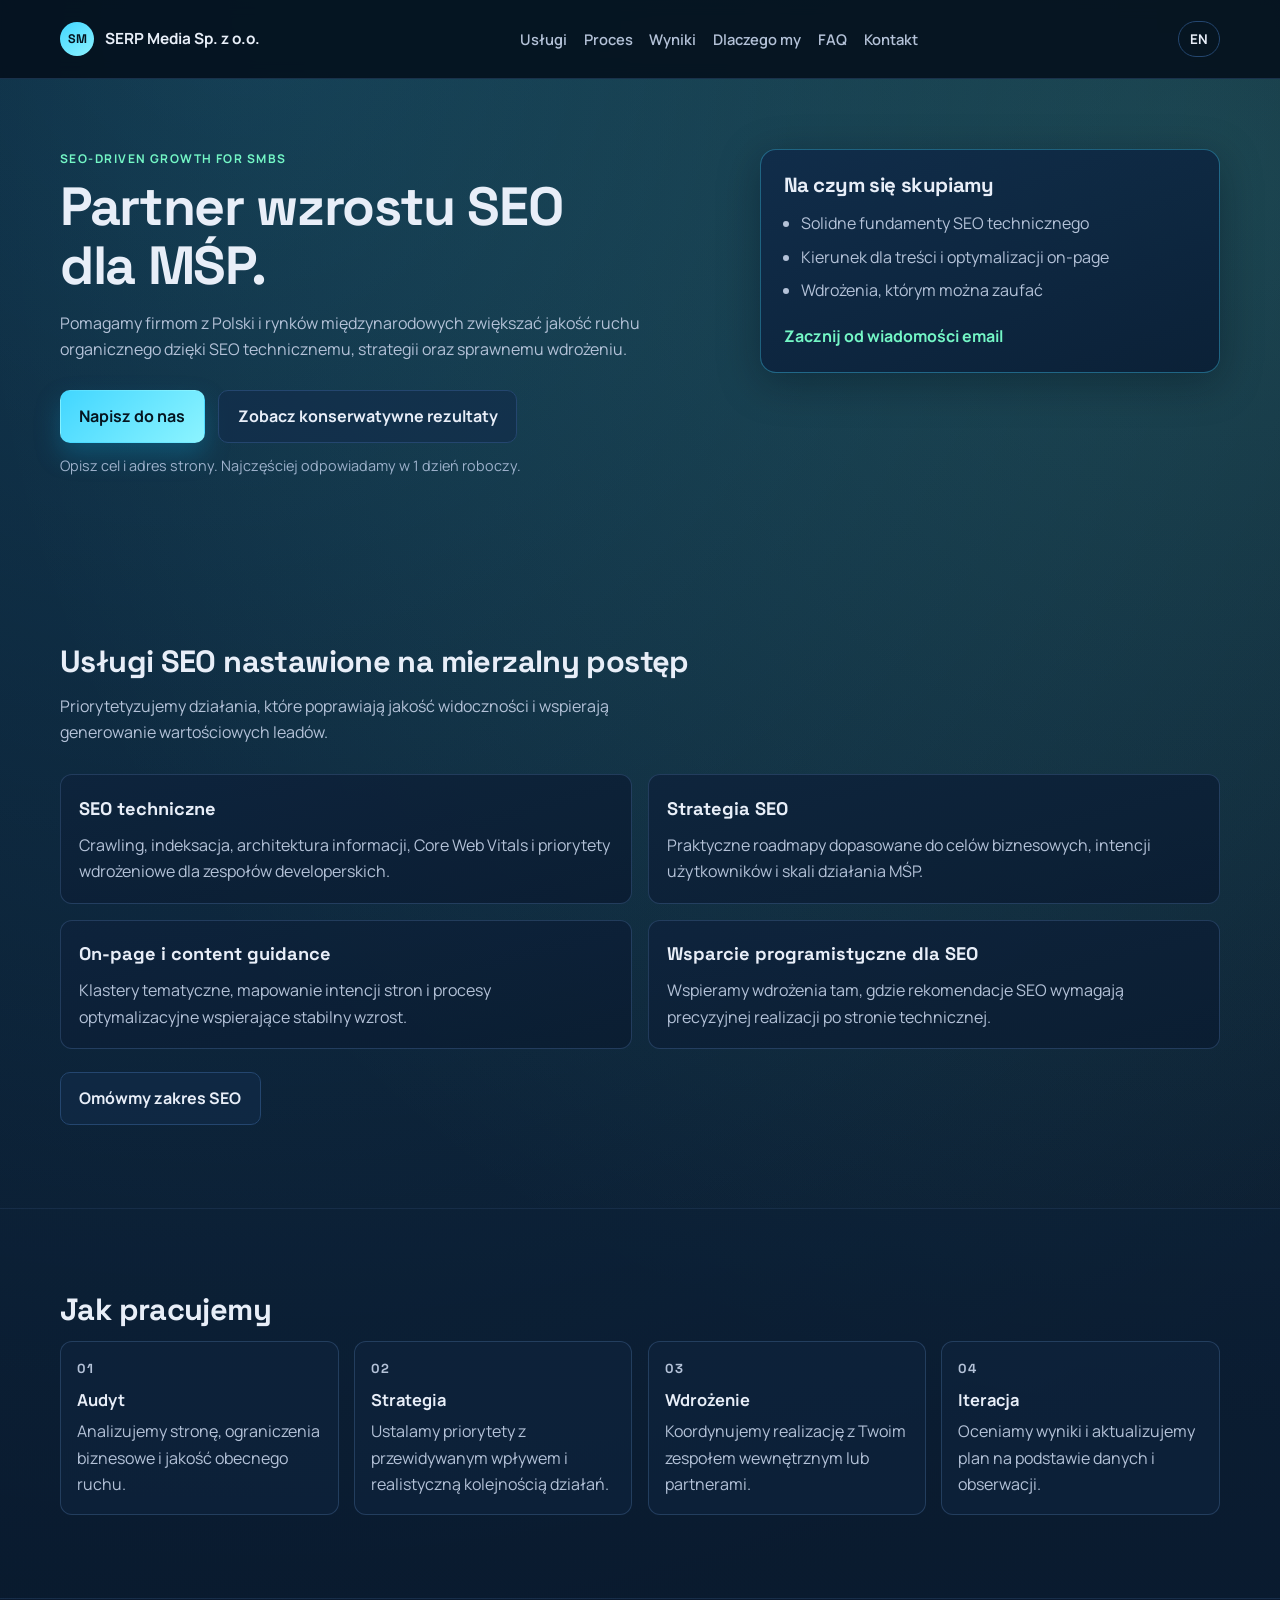
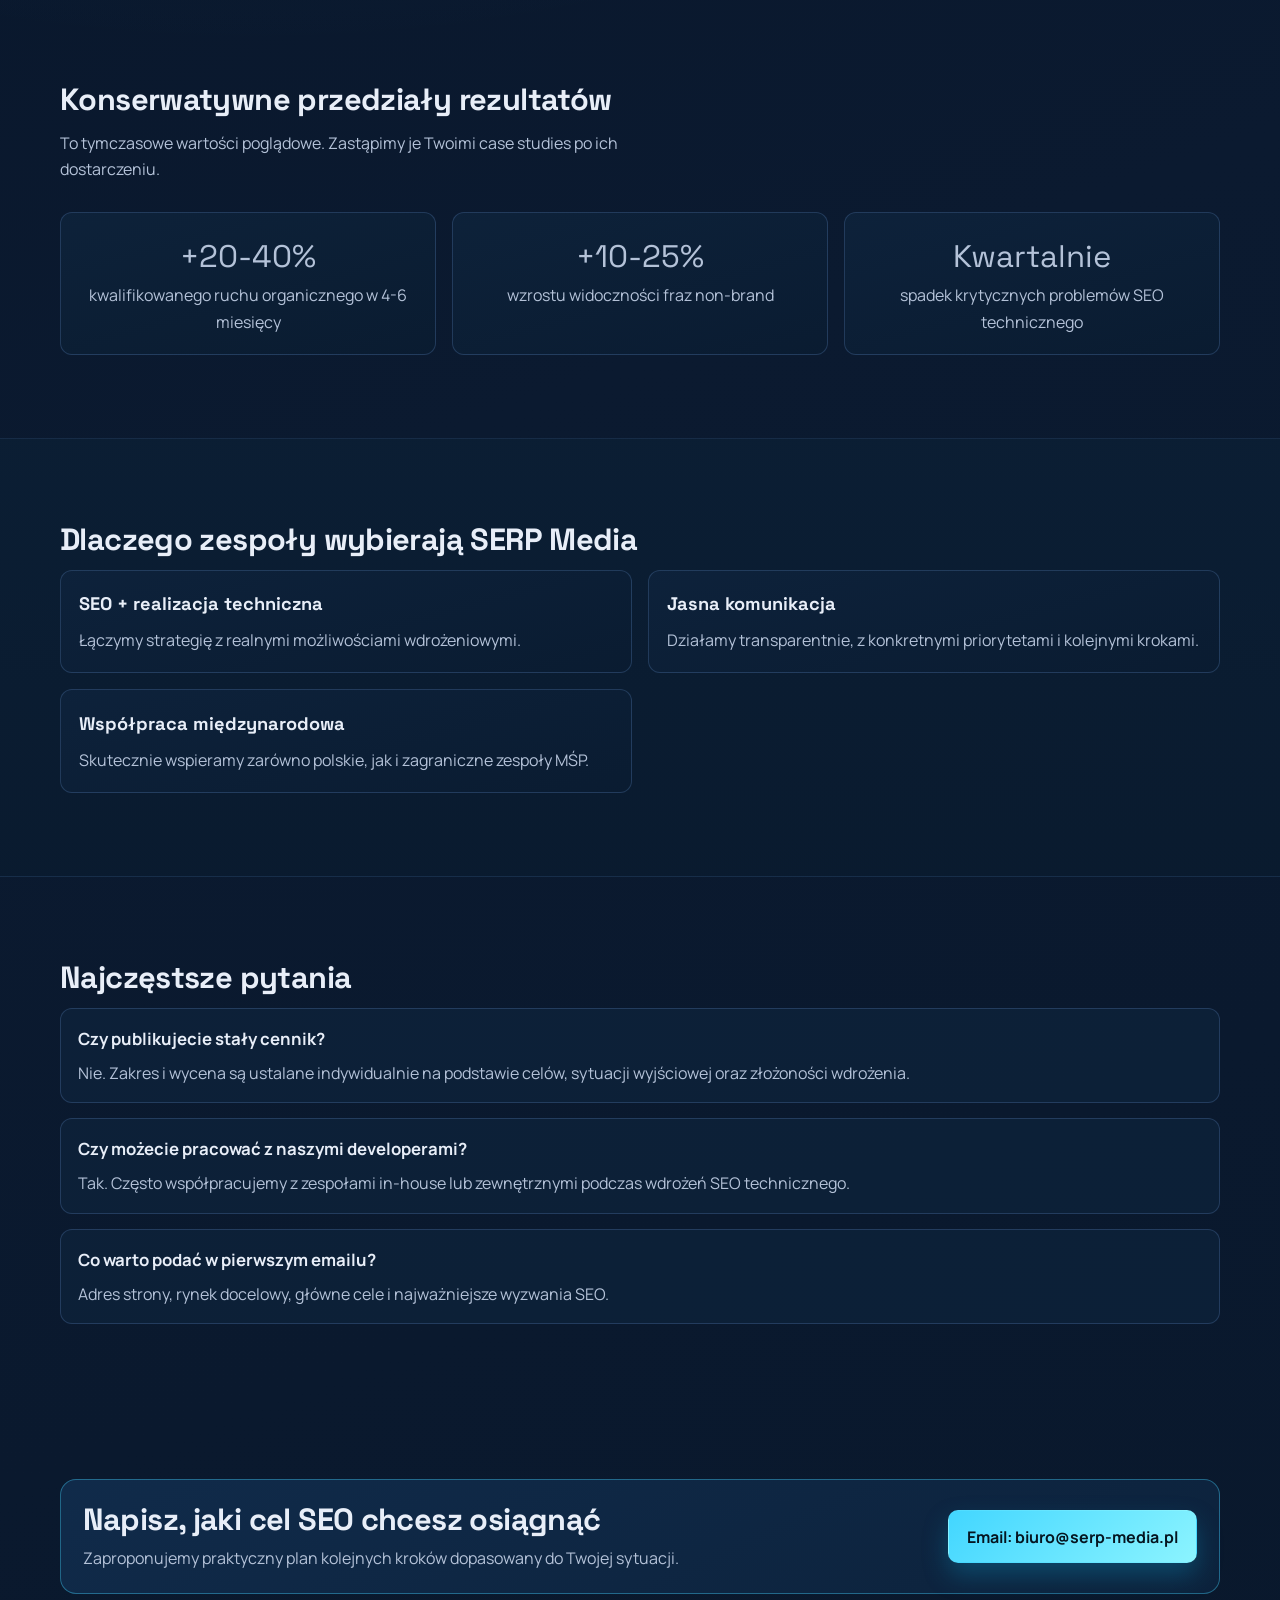
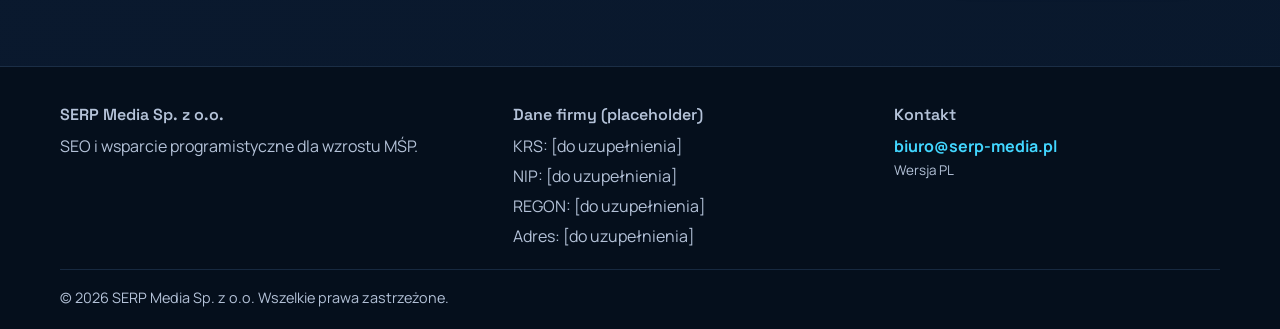
==== pl/index.html @ 766a2db8 "feat: new version" ====
<!DOCTYPE html>
<html lang="pl">
  <head>
    <meta charset="UTF-8">
    <meta name="viewport" content="width=device-width, initial-scale=1.0">
    <title>SERP Media Sp. z o.o. | Partner wzrostu SEO dla MŚP</title>
    <meta
      name="description"
      content="SERP Media Sp. z o.o. wspiera MŚP w rozwoju przez SEO techniczne, strategię contentową i wsparcie wdrożeniowe."
    >
    <meta property="og:type" content="website">
    <meta property="og:title" content="SERP Media Sp. z o.o. | Partner wzrostu SEO dla MŚP">
    <meta
      property="og:description"
      content="Strategia SEO i wdrożenia techniczne dla firm działających w Polsce i międzynarodowo."
    >
    <meta property="og:url" content="https://serpmediapl.github.io/pl/">
    <meta property="og:site_name" content="SERP Media Sp. z o.o.">
    <link rel="canonical" href="https://serpmediapl.github.io/pl/">
    <link rel="alternate" hreflang="en" href="https://serpmediapl.github.io/">
    <link rel="alternate" hreflang="pl" href="https://serpmediapl.github.io/pl/">
    <link rel="alternate" hreflang="x-default" href="https://serpmediapl.github.io/">
    <link rel="preconnect" href="https://fonts.googleapis.com">
    <link rel="preconnect" href="https://fonts.gstatic.com" crossorigin>
    <link
      href="https://fonts.googleapis.com/css2?family=Manrope:wght@400;500;600;700;800&family=Space+Grotesk:wght@500;600;700&display=swap"
      rel="stylesheet"
    >
    <link rel="stylesheet" href="../style.css">
    <script type="application/ld+json">
      {
        "@context": "https://schema.org",
        "@type": "Organization",
        "name": "SERP Media Sp. z o.o.",
        "url": "https://serpmediapl.github.io/pl/",
        "email": "biuro@serp-media.pl",
        "address": {
          "@type": "PostalAddress",
          "streetAddress": "[Placeholder ulicy i numeru]",
          "postalCode": "[Placeholder kodu pocztowego]",
          "addressLocality": "[Placeholder miasta]",
          "addressCountry": "PL"
        },
        "identifier": ["KRS: [placeholder]", "NIP: [placeholder]", "REGON: [placeholder]"]
      }
    </script>
  </head>
  <body>
    <a class="skip-link" href="#main">Przejdź do treści</a>
    <header class="site-header" id="top">
      <div class="container nav-shell">
        <a class="brand" href="#top" aria-label="Strona główna SERP Media">
          <span class="brand-mark" aria-hidden="true">SM</span>
          <span class="brand-text">SERP Media Sp. z o.o.</span>
        </a>
        <nav class="top-nav" aria-label="Nawigacja główna">
          <a href="#services">Usługi</a>
          <a href="#process">Proces</a>
          <a href="#results">Wyniki</a>
          <a href="#why-us">Dlaczego my</a>
          <a href="#faq">FAQ</a>
          <a href="#contact">Kontakt</a>
        </nav>
        <a class="lang-switch" href="/" lang="en" hreflang="en">EN</a>
      </div>
    </header>

    <main id="main">
      <section class="hero section">
        <div class="container hero-grid">
          <div>
            <p class="eyebrow">SEO-DRIVEN GROWTH FOR SMBs</p>
            <h1>Partner wzrostu SEO dla MŚP.</h1>
            <p class="lead">
              Pomagamy firmom z Polski i rynków międzynarodowych zwiększać jakość ruchu
              organicznego dzięki SEO technicznemu, strategii oraz sprawnemu wdrożeniu.
            </p>
            <div class="cta-row">
              <a class="btn btn-primary" href="mailto:biuro@serp-media.pl?subject=Zapytanie%20o%20konsultacje%20SEO"
                >Napisz do nas</a
              >
              <a class="btn btn-secondary" href="#results">Zobacz konserwatywne rezultaty</a>
            </div>
            <p class="microcopy">
              Opisz cel i adres strony. Najczęściej odpowiadamy w 1 dzień roboczy.
            </p>
          </div>
          <aside class="hero-card" aria-label="Kluczowe obszary SEO">
            <h2>Na czym się skupiamy</h2>
            <ul>
              <li>Solidne fundamenty SEO technicznego</li>
              <li>Kierunek dla treści i optymalizacji on-page</li>
              <li>Wdrożenia, którym można zaufać</li>
            </ul>
            <a class="text-link" href="mailto:biuro@serp-media.pl">Zacznij od wiadomości email</a>
          </aside>
        </div>
      </section>

      <section class="section" id="services">
        <div class="container">
          <h2>Usługi SEO nastawione na mierzalny postęp</h2>
          <p class="section-intro">
            Priorytetyzujemy działania, które poprawiają jakość widoczności i wspierają generowanie
            wartościowych leadów.
          </p>
          <div class="card-grid">
            <article class="card">
              <h3>SEO techniczne</h3>
              <p>
                Crawling, indeksacja, architektura informacji, Core Web Vitals i priorytety
                wdrożeniowe dla zespołów developerskich.
              </p>
            </article>
            <article class="card">
              <h3>Strategia SEO</h3>
              <p>
                Praktyczne roadmapy dopasowane do celów biznesowych, intencji użytkowników i skali
                działania MŚP.
              </p>
            </article>
            <article class="card">
              <h3>On-page i content guidance</h3>
              <p>
                Klastery tematyczne, mapowanie intencji stron i procesy optymalizacyjne wspierające
                stabilny wzrost.
              </p>
            </article>
            <article class="card">
              <h3>Wsparcie programistyczne dla SEO</h3>
              <p>
                Wspieramy wdrożenia tam, gdzie rekomendacje SEO wymagają precyzyjnej realizacji po
                stronie technicznej.
              </p>
            </article>
          </div>
          <a class="btn btn-inline" href="mailto:biuro@serp-media.pl?subject=Zakres%20wspolpracy%20SEO"
            >Omówmy zakres SEO</a
          >
        </div>
      </section>

      <section class="section section-muted" id="process">
        <div class="container">
          <h2>Jak pracujemy</h2>
          <div class="timeline">
            <article>
              <p class="step">01</p>
              <h3>Audyt</h3>
              <p>Analizujemy stronę, ograniczenia biznesowe i jakość obecnego ruchu.</p>
            </article>
            <article>
              <p class="step">02</p>
              <h3>Strategia</h3>
              <p>Ustalamy priorytety z przewidywanym wpływem i realistyczną kolejnością działań.</p>
            </article>
            <article>
              <p class="step">03</p>
              <h3>Wdrożenie</h3>
              <p>Koordynujemy realizację z Twoim zespołem wewnętrznym lub partnerami.</p>
            </article>
            <article>
              <p class="step">04</p>
              <h3>Iteracja</h3>
              <p>Oceniamy wyniki i aktualizujemy plan na podstawie danych i obserwacji.</p>
            </article>
          </div>
        </div>
      </section>

      <section class="section" id="results">
        <div class="container">
          <h2>Konserwatywne przedziały rezultatów</h2>
          <p class="section-intro">
            To tymczasowe wartości poglądowe. Zastąpimy je Twoimi case studies po ich dostarczeniu.
          </p>
          <div class="card-grid metrics">
            <article class="card metric-card">
              <p class="metric">+20-40%</p>
              <p class="metric-label">kwalifikowanego ruchu organicznego w 4-6 miesięcy</p>
            </article>
            <article class="card metric-card">
              <p class="metric">+10-25%</p>
              <p class="metric-label">wzrostu widoczności fraz non-brand</p>
            </article>
            <article class="card metric-card">
              <p class="metric">Kwartalnie</p>
              <p class="metric-label">spadek krytycznych problemów SEO technicznego</p>
            </article>
          </div>
        </div>
      </section>

      <section class="section section-muted" id="why-us">
        <div class="container">
          <h2>Dlaczego zespoły wybierają SERP Media</h2>
          <div class="card-grid">
            <article class="card">
              <h3>SEO + realizacja techniczna</h3>
              <p>Łączymy strategię z realnymi możliwościami wdrożeniowymi.</p>
            </article>
            <article class="card">
              <h3>Jasna komunikacja</h3>
              <p>Działamy transparentnie, z konkretnymi priorytetami i kolejnymi krokami.</p>
            </article>
            <article class="card">
              <h3>Współpraca międzynarodowa</h3>
              <p>Skutecznie wspieramy zarówno polskie, jak i zagraniczne zespoły MŚP.</p>
            </article>
          </div>
        </div>
      </section>

      <section class="section" id="faq">
        <div class="container">
          <h2>Najczęstsze pytania</h2>
          <div class="faq-list">
            <article class="faq-item">
              <h3>Czy publikujecie stały cennik?</h3>
              <p>
                Nie. Zakres i wycena są ustalane indywidualnie na podstawie celów, sytuacji wyjściowej
                oraz złożoności wdrożenia.
              </p>
            </article>
            <article class="faq-item">
              <h3>Czy możecie pracować z naszymi developerami?</h3>
              <p>
                Tak. Często współpracujemy z zespołami in-house lub zewnętrznymi podczas wdrożeń
                SEO technicznego.
              </p>
            </article>
            <article class="faq-item">
              <h3>Co warto podać w pierwszym emailu?</h3>
              <p>Adres strony, rynek docelowy, główne cele i najważniejsze wyzwania SEO.</p>
            </article>
          </div>
        </div>
      </section>

      <section class="section contact" id="contact">
        <div class="container contact-shell">
          <div>
            <h2>Napisz, jaki cel SEO chcesz osiągnąć</h2>
            <p>Zaproponujemy praktyczny plan kolejnych kroków dopasowany do Twojej sytuacji.</p>
          </div>
          <a class="btn btn-primary" href="mailto:biuro@serp-media.pl?subject=Zapytanie%20SEO%20Growth"
            >Email: biuro@serp-media.pl</a
          >
        </div>
      </section>
    </main>

    <footer class="site-footer">
      <div class="container footer-grid">
        <div>
          <p class="footer-title">SERP Media Sp. z o.o.</p>
          <p>SEO i wsparcie programistyczne dla wzrostu MŚP.</p>
        </div>
        <div>
          <p class="footer-title">Dane firmy (placeholder)</p>
          <p>KRS: [do uzupełnienia]</p>
          <p>NIP: [do uzupełnienia]</p>
          <p>REGON: [do uzupełnienia]</p>
          <p>Adres: [do uzupełnienia]</p>
        </div>
        <div>
          <p class="footer-title">Kontakt</p>
          <a href="mailto:biuro@serp-media.pl">biuro@serp-media.pl</a>
          <p class="small">Wersja PL</p>
        </div>
      </div>
      <div class="container footer-bottom">
        <p>© 2026 SERP Media Sp. z o.o. Wszelkie prawa zastrzeżone.</p>
      </div>
    </footer>
  </body>
</html>
---- style.css ----
:root {
  --bg: #061326;
  --bg-soft: #0d1d33;
  --surface: #112743;
  --surface-alt: #132f51;
  --text: #e8eef8;
  --text-soft: #b4c2d8;
  --line: #24466f;
  --primary: #42d6ff;
  --primary-dark: #27a6d6;
  --accent: #74f7c6;
  --max-width: 1160px;
  --radius: 16px;
  --radius-sm: 12px;
  --shadow: 0 10px 40px rgba(4, 12, 24, 0.35);
}

* {
  box-sizing: border-box;
}

html {
  scroll-behavior: smooth;
}

body {
  margin: 0;
  min-height: 100vh;
  font-family: "Manrope", "Segoe UI", sans-serif;
  font-size: 16px;
  line-height: 1.65;
  color: var(--text);
  background:
    radial-gradient(circle at 20% 0%, rgba(66, 214, 255, 0.2), transparent 45%),
    radial-gradient(circle at 95% 5%, rgba(116, 247, 198, 0.16), transparent 35%),
    linear-gradient(160deg, var(--bg) 0%, #0b1a30 55%, #09182c 100%);
}

a {
  color: var(--primary);
  text-decoration: none;
}

a:hover {
  color: var(--accent);
}

.skip-link {
  position: absolute;
  left: -9999px;
  top: 0;
  z-index: 1000;
  padding: 0.6rem 0.9rem;
  border-radius: 0 0 8px 8px;
  background: var(--primary);
  color: #04131f;
}

.skip-link:focus {
  left: 1rem;
}

.container {
  width: min(100% - 2.4rem, var(--max-width));
  margin-inline: auto;
}

.section {
  padding: 5.2rem 0;
}

.section h2 {
  margin: 0 0 0.7rem;
  font-family: "Space Grotesk", "Segoe UI", sans-serif;
  font-size: clamp(1.7rem, 2.4vw, 2.35rem);
  line-height: 1.2;
  letter-spacing: -0.02em;
}

.section-intro {
  max-width: 64ch;
  margin: 0 0 1.8rem;
  color: var(--text-soft);
}

.section-muted {
  background: linear-gradient(180deg, rgba(11, 32, 54, 0.62) 0%, rgba(9, 27, 47, 0.62) 100%);
  border-top: 1px solid rgba(63, 97, 141, 0.24);
  border-bottom: 1px solid rgba(63, 97, 141, 0.24);
}

.site-header {
  position: sticky;
  top: 0;
  z-index: 20;
  backdrop-filter: blur(8px);
  background: rgba(4, 15, 28, 0.88);
  border-bottom: 1px solid rgba(69, 111, 162, 0.33);
}

.nav-shell {
  display: flex;
  align-items: center;
  justify-content: space-between;
  gap: 1rem;
  min-height: 78px;
}

.brand {
  display: inline-flex;
  align-items: center;
  gap: 0.68rem;
  color: var(--text);
  font-weight: 700;
}

.brand-mark {
  display: inline-grid;
  place-items: center;
  width: 34px;
  height: 34px;
  border-radius: 50%;
  background: linear-gradient(145deg, var(--primary), #8bf2ff);
  color: #04131f;
  font-size: 0.78rem;
  font-family: "Space Grotesk", "Segoe UI", sans-serif;
  font-weight: 700;
}

.brand-text {
  font-size: 0.96rem;
}

.top-nav {
  display: flex;
  align-items: center;
  gap: 1.05rem;
}

.top-nav a {
  color: var(--text-soft);
  font-size: 0.92rem;
  font-weight: 600;
}

.top-nav a:hover {
  color: var(--text);
}

.lang-switch {
  padding: 0.38rem 0.7rem;
  border: 1px solid var(--line);
  border-radius: 999px;
  color: var(--text);
  font-weight: 700;
  font-size: 0.84rem;
}

.hero {
  padding-top: 4.4rem;
}

.hero-grid {
  display: grid;
  grid-template-columns: 1.18fr 0.82fr;
  gap: 2.4rem;
  align-items: start;
}

.eyebrow {
  margin: 0;
  color: var(--accent);
  letter-spacing: 0.12em;
  text-transform: uppercase;
  font-size: 0.75rem;
  font-weight: 700;
}

h1 {
  margin: 0.5rem 0 0.9rem;
  font-family: "Space Grotesk", "Segoe UI", sans-serif;
  font-size: clamp(2rem, 4.2vw, 3.45rem);
  line-height: 1.1;
  letter-spacing: -0.025em;
  max-width: 16ch;
}

.lead {
  margin: 0;
  max-width: 58ch;
  color: var(--text-soft);
  font-size: clamp(1rem, 1.25vw, 1.12rem);
}

.cta-row {
  display: flex;
  flex-wrap: wrap;
  gap: 0.85rem;
  margin: 1.7rem 0 0.7rem;
}

.microcopy {
  margin: 0;
  color: #9eb2cc;
  font-size: 0.9rem;
}

.btn {
  display: inline-flex;
  align-items: center;
  justify-content: center;
  border-radius: 10px;
  padding: 0.78rem 1.15rem;
  font-weight: 700;
  border: 1px solid transparent;
  transition: transform 0.2s ease, box-shadow 0.2s ease, border-color 0.2s ease;
}

.btn:hover {
  transform: translateY(-1px);
}

.btn-primary {
  color: #051520;
  background: linear-gradient(135deg, var(--primary), #8cf4ff);
  box-shadow: 0 12px 24px rgba(12, 140, 185, 0.35);
}

.btn-primary:hover {
  color: #051520;
}

.btn-secondary {
  color: var(--text);
  border-color: var(--line);
  background: rgba(18, 44, 74, 0.65);
}

.btn-inline {
  margin-top: 1.4rem;
  color: var(--text);
  border-color: var(--line);
  background: rgba(18, 44, 74, 0.58);
}

.hero-card {
  padding: 1.4rem;
  border-radius: var(--radius);
  border: 1px solid rgba(66, 214, 255, 0.35);
  background: linear-gradient(160deg, rgba(16, 43, 73, 0.9) 0%, rgba(10, 30, 53, 0.9) 100%);
  box-shadow: var(--shadow);
}

.hero-card h2 {
  margin-top: 0;
  font-size: 1.28rem;
}

.hero-card ul {
  margin: 0.8rem 0 1.2rem;
  padding-left: 1.1rem;
}

.hero-card li {
  margin-bottom: 0.45rem;
  color: var(--text-soft);
}

.text-link {
  color: var(--accent);
  font-weight: 700;
}

.card-grid {
  display: grid;
  grid-template-columns: repeat(2, minmax(0, 1fr));
  gap: 1rem;
}

.card {
  border: 1px solid rgba(63, 97, 141, 0.45);
  border-radius: var(--radius-sm);
  padding: 1.15rem;
  background: linear-gradient(165deg, rgba(14, 35, 60, 0.88) 0%, rgba(10, 28, 49, 0.88) 100%);
}

.card h3 {
  margin: 0 0 0.5rem;
  font-family: "Space Grotesk", "Segoe UI", sans-serif;
  font-size: 1.14rem;
}

.card p {
  margin: 0;
  color: var(--text-soft);
}

.timeline {
  display: grid;
  grid-template-columns: repeat(4, minmax(0, 1fr));
  gap: 0.95rem;
}

.timeline article {
  border: 1px solid rgba(63, 97, 141, 0.46);
  border-radius: var(--radius-sm);
  padding: 1rem;
  background: rgba(14, 35, 60, 0.72);
}

.step {
  margin: 0;
  color: var(--accent);
  font-family: "Space Grotesk", "Segoe UI", sans-serif;
  font-weight: 700;
  font-size: 0.82rem;
  letter-spacing: 0.08em;
}

.timeline h3 {
  margin: 0.45rem 0 0.3rem;
  font-size: 1.03rem;
}

.timeline p {
  margin: 0;
  color: var(--text-soft);
}

.metrics {
  grid-template-columns: repeat(3, minmax(0, 1fr));
}

.metric-card {
  text-align: center;
}

.metric {
  margin: 0;
  font-family: "Space Grotesk", "Segoe UI", sans-serif;
  font-size: 1.95rem;
  color: var(--primary);
}

.metric-label {
  margin-top: 0.32rem;
  color: var(--text-soft);
}

.faq-list {
  display: grid;
  gap: 0.95rem;
}

.faq-item {
  border: 1px solid rgba(63, 97, 141, 0.45);
  border-radius: var(--radius-sm);
  padding: 1rem 1.05rem;
  background: rgba(14, 35, 60, 0.72);
}

.faq-item h3 {
  margin: 0;
  font-size: 1.05rem;
}

.faq-item p {
  margin: 0.45rem 0 0;
  color: var(--text-soft);
}

.contact {
  padding-top: 4.5rem;
  padding-bottom: 4.5rem;
}

.contact-shell {
  display: flex;
  align-items: center;
  justify-content: space-between;
  gap: 1.3rem;
  border: 1px solid rgba(66, 214, 255, 0.38);
  border-radius: var(--radius);
  padding: 1.35rem;
  background: linear-gradient(155deg, rgba(17, 44, 76, 0.95) 0%, rgba(13, 35, 61, 0.95) 100%);
}

.contact-shell h2 {
  margin-bottom: 0.4rem;
}

.contact-shell p {
  margin: 0;
  color: var(--text-soft);
}

.site-footer {
  border-top: 1px solid rgba(63, 97, 141, 0.38);
  padding: 2.2rem 0 1.2rem;
  background: rgba(4, 13, 24, 0.78);
}

.footer-grid {
  display: grid;
  grid-template-columns: 1.2fr 1fr 0.9fr;
  gap: 1.2rem;
}

.footer-title {
  margin: 0 0 0.4rem;
  font-family: "Space Grotesk", "Segoe UI", sans-serif;
  font-weight: 600;
}

.site-footer p {
  margin: 0 0 0.24rem;
  color: var(--text-soft);
}

.site-footer a {
  font-weight: 700;
}

.small {
  margin-top: 0.3rem;
  font-size: 0.84rem;
}

.footer-bottom {
  margin-top: 1rem;
  padding-top: 1rem;
  border-top: 1px solid rgba(63, 97, 141, 0.32);
}

.footer-bottom p {
  margin: 0;
  font-size: 0.9rem;
}

@media (max-width: 1040px) {
  .hero-grid {
    grid-template-columns: 1fr;
  }

  .top-nav {
    gap: 0.75rem;
    flex-wrap: wrap;
    justify-content: center;
  }

  .timeline {
    grid-template-columns: repeat(2, minmax(0, 1fr));
  }

  .metrics {
    grid-template-columns: 1fr;
  }

  .footer-grid {
    grid-template-columns: repeat(2, minmax(0, 1fr));
  }
}

@media (max-width: 760px) {
  .section {
    padding: 4rem 0;
  }

  .site-header {
    position: static;
  }

  .nav-shell {
    min-height: auto;
    padding: 1rem 0;
    flex-direction: column;
    align-items: flex-start;
  }

  .top-nav {
    width: 100%;
    justify-content: flex-start;
  }

  .card-grid {
    grid-template-columns: 1fr;
  }

  .timeline {
    grid-template-columns: 1fr;
  }

  .contact-shell {
    flex-direction: column;
    align-items: flex-start;
  }

  .footer-grid {
    grid-template-columns: 1fr;
  }
}

@media (prefers-reduced-motion: reduce) {
  html {
    scroll-behavior: auto;
  }

  *,
  *::before,
  *::after {
    animation-duration: 0.01ms !important;
    animation-iteration-count: 1 !important;
    transition-duration: 0.01ms !important;
    scroll-behavior: auto !important;
  }
}
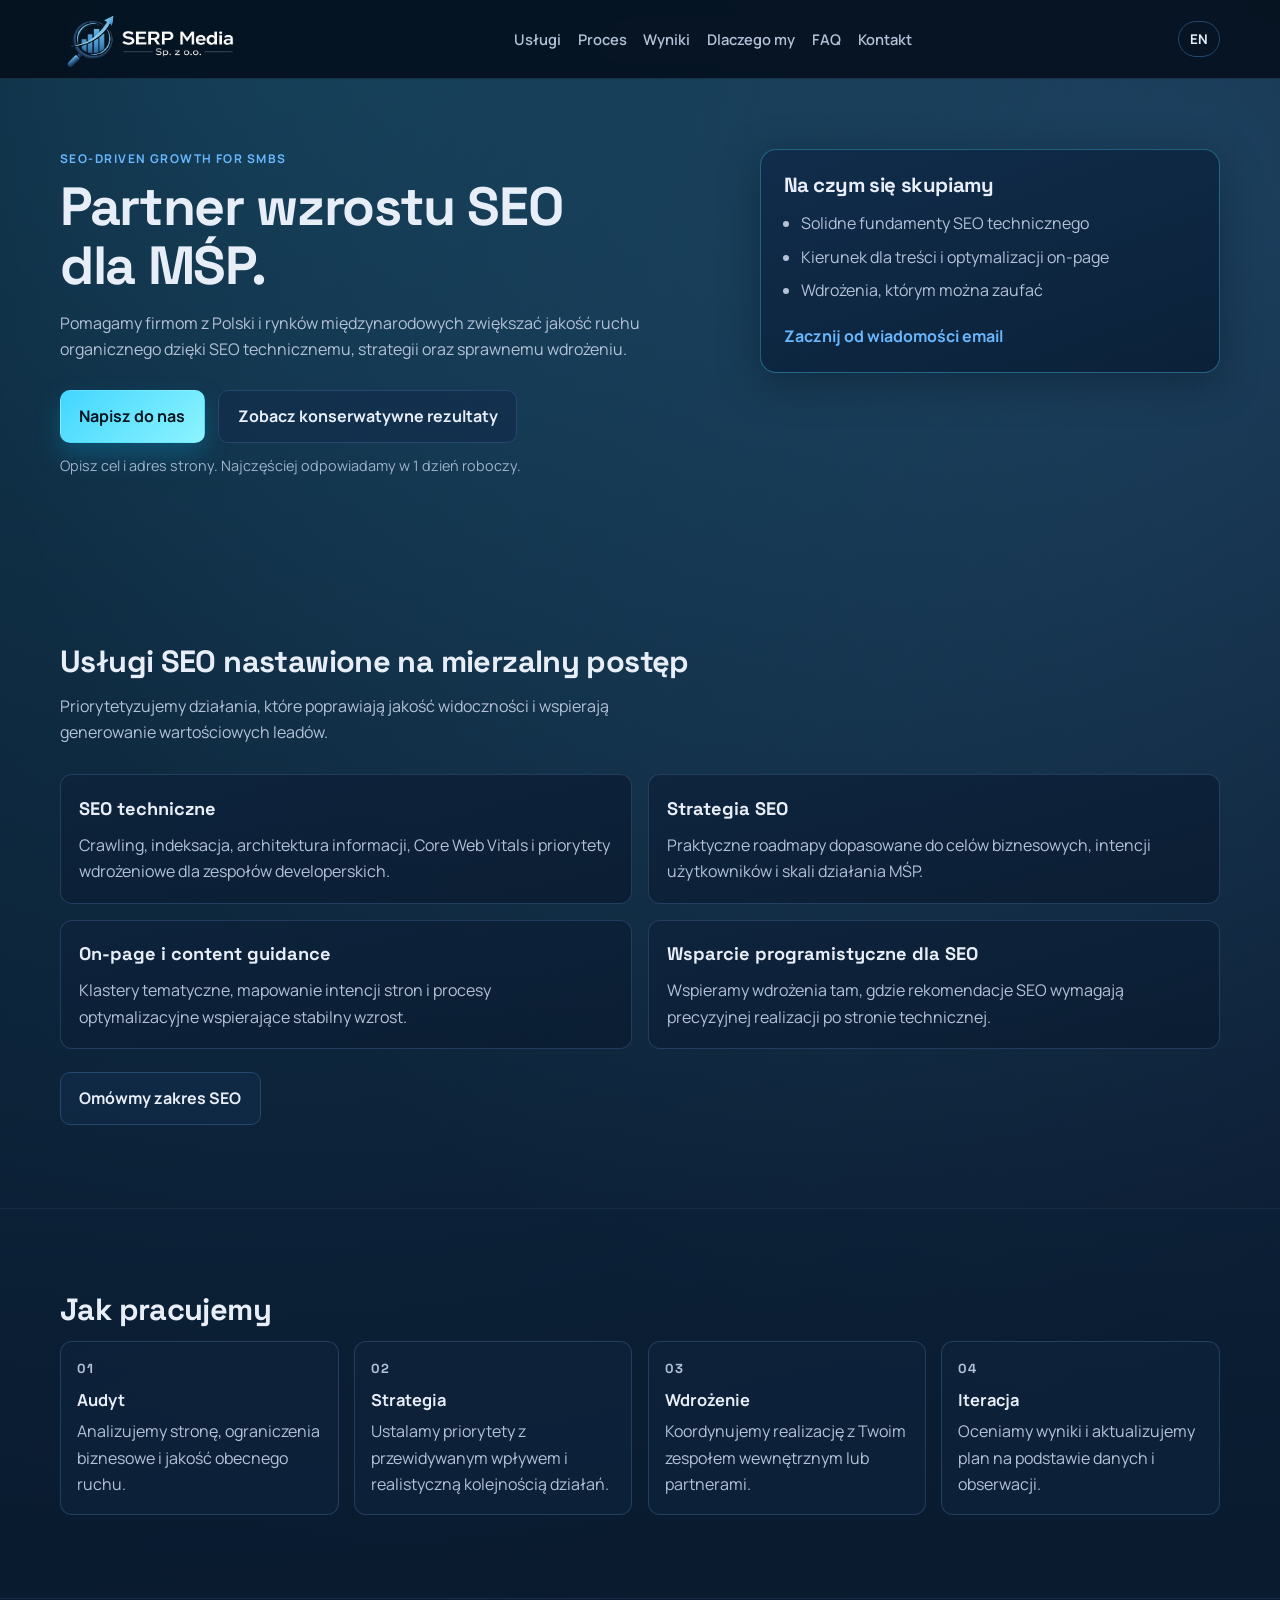
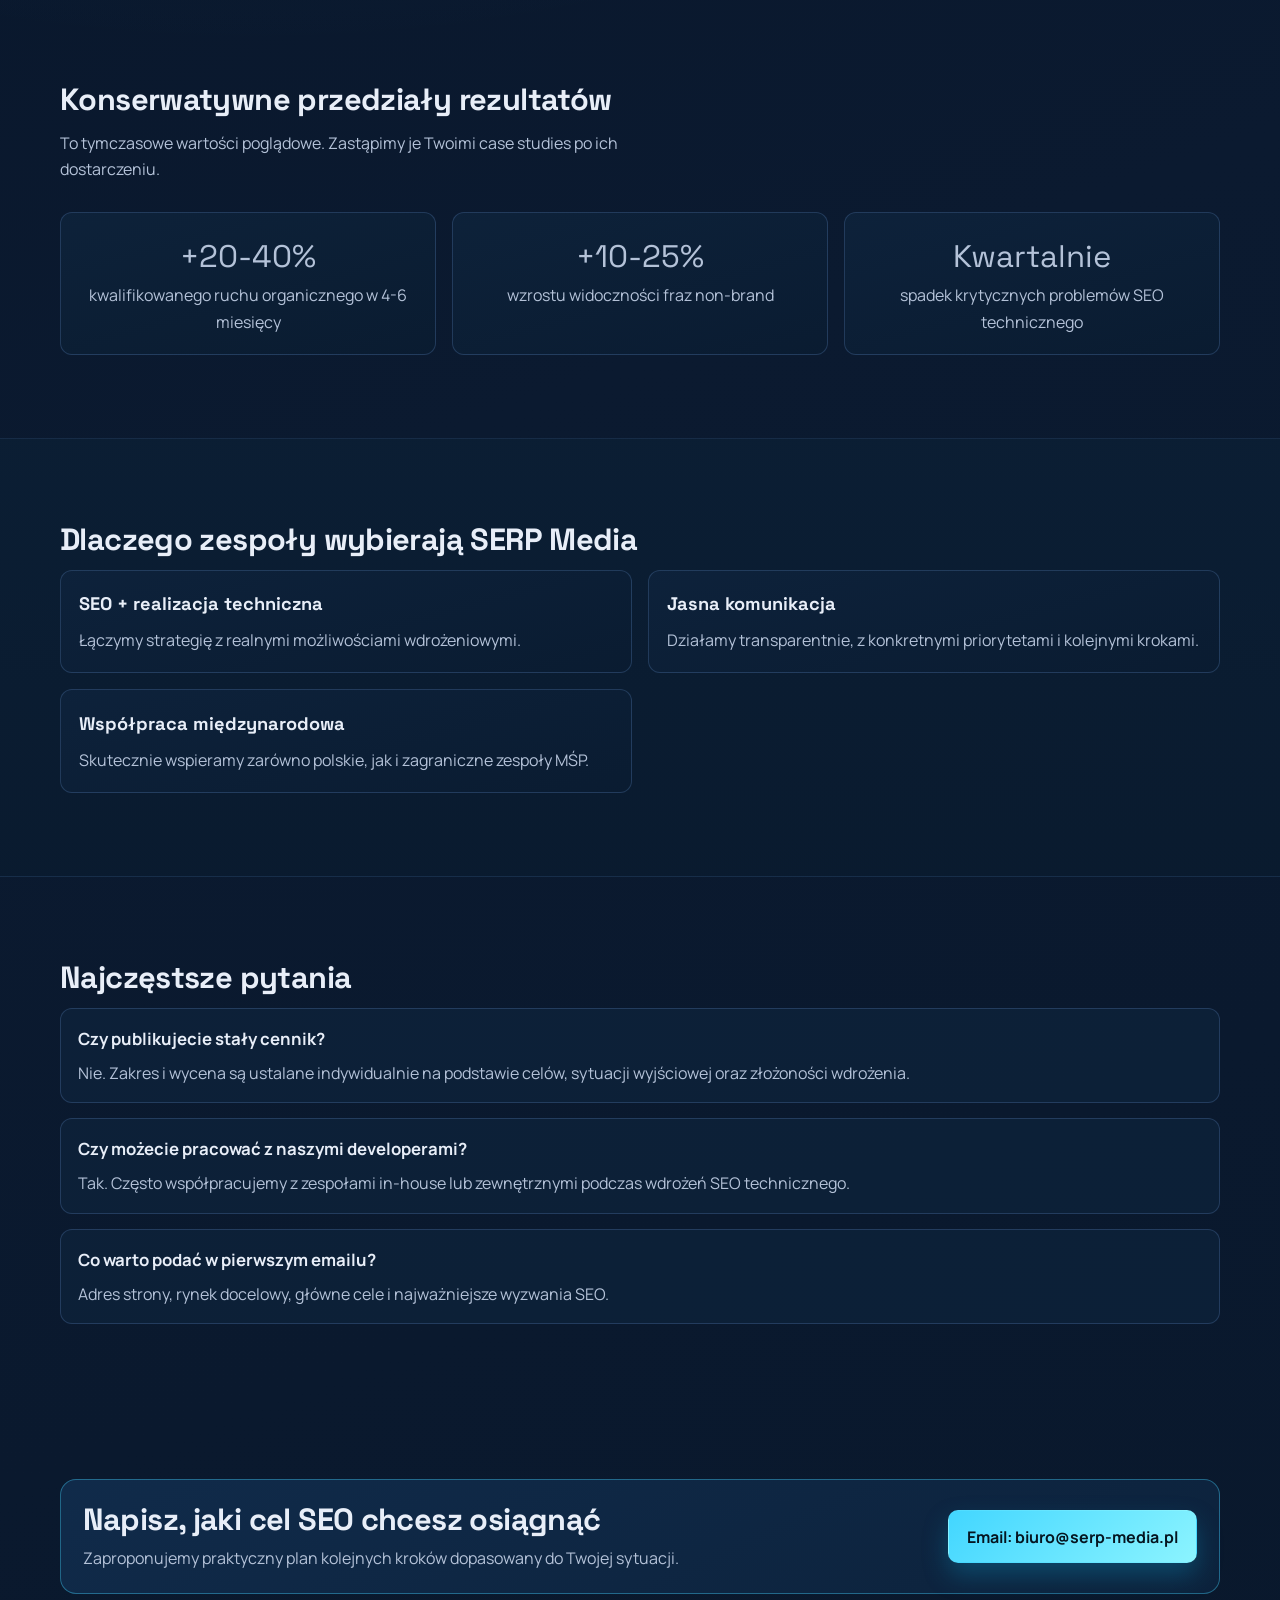
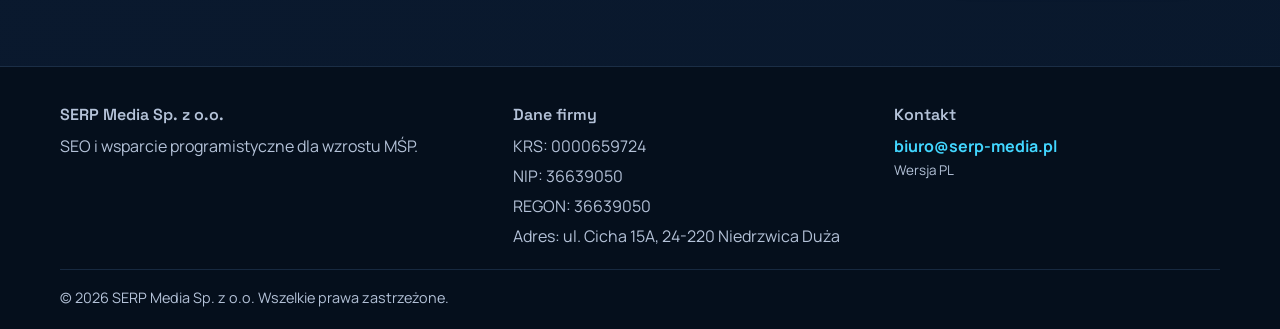
==== commit c1dee1b7: "feat: add logo" ====
--- a/pl/index.html
+++ b/pl/index.html
@@ -20,6 +20,8 @@
     <link rel="alternate" hreflang="en" href="https://serpmediapl.github.io/">
     <link rel="alternate" hreflang="pl" href="https://serpmediapl.github.io/pl/">
     <link rel="alternate" hreflang="x-default" href="https://serpmediapl.github.io/">
+    <link rel="icon" type="image/png" sizes="512x512" href="../favicon.png">
+    <link rel="apple-touch-icon" href="../favicon.png">
     <link rel="preconnect" href="https://fonts.googleapis.com">
     <link rel="preconnect" href="https://fonts.gstatic.com" crossorigin>
     <link
@@ -36,12 +38,12 @@
         "email": "biuro@serp-media.pl",
         "address": {
           "@type": "PostalAddress",
-          "streetAddress": "[Placeholder ulicy i numeru]",
-          "postalCode": "[Placeholder kodu pocztowego]",
-          "addressLocality": "[Placeholder miasta]",
+          "streetAddress": "Cicha 15A",
+          "postalCode": "24-220",
+          "addressLocality": "Niedrzwica Duża",
           "addressCountry": "PL"
         },
-        "identifier": ["KRS: [placeholder]", "NIP: [placeholder]", "REGON: [placeholder]"]
+        "identifier": ["KRS: 0000659724", "NIP: 9462666347", "REGON: 36639050"]
       }
     </script>
   </head>
@@ -50,8 +52,13 @@
     <header class="site-header" id="top">
       <div class="container nav-shell">
         <a class="brand" href="#top" aria-label="Strona główna SERP Media">
-          <span class="brand-mark" aria-hidden="true">SM</span>
-          <span class="brand-text">SERP Media Sp. z o.o.</span>
+          <img
+            class="brand-logo"
+            src="../serpmedialogo-dark-navbar.png"
+            alt="SERP Media Sp. z o.o."
+            width="1066"
+            height="363"
+          >
         </a>
         <nav class="top-nav" aria-label="Nawigacja główna">
           <a href="#services">Usługi</a>
@@ -257,11 +264,11 @@
           <p>SEO i wsparcie programistyczne dla wzrostu MŚP.</p>
         </div>
         <div>
-          <p class="footer-title">Dane firmy (placeholder)</p>
-          <p>KRS: [do uzupełnienia]</p>
-          <p>NIP: [do uzupełnienia]</p>
-          <p>REGON: [do uzupełnienia]</p>
-          <p>Adres: [do uzupełnienia]</p>
+          <p class="footer-title">Dane firmy</p>
+          <p>KRS: 0000659724</p>
+          <p>NIP: 36639050</p>
+          <p>REGON: 36639050</p>
+          <p>Adres: ul. Cicha 15A, 24-220 Niedrzwica Duża</p>
         </div>
         <div>
           <p class="footer-title">Kontakt</p>
--- a/style.css
+++ b/style.css
@@ -8,7 +8,7 @@
   --line: #24466f;
   --primary: #42d6ff;
   --primary-dark: #27a6d6;
-  --accent: #74f7c6;
+  --accent: #69b8ff;
   --max-width: 1160px;
   --radius: 16px;
   --radius-sm: 12px;
@@ -32,7 +32,7 @@
   color: var(--text);
   background:
     radial-gradient(circle at 20% 0%, rgba(66, 214, 255, 0.2), transparent 45%),
-    radial-gradient(circle at 95% 5%, rgba(116, 247, 198, 0.16), transparent 35%),
+    radial-gradient(circle at 95% 5%, rgba(105, 184, 255, 0.18), transparent 35%),
     linear-gradient(160deg, var(--bg) 0%, #0b1a30 55%, #09182c 100%);
 }
 
@@ -109,26 +109,16 @@
 .brand {
   display: inline-flex;
   align-items: center;
-  gap: 0.68rem;
   color: var(--text);
   font-weight: 700;
 }
 
-.brand-mark {
-  display: inline-grid;
-  place-items: center;
-  width: 34px;
-  height: 34px;
-  border-radius: 50%;
-  background: linear-gradient(145deg, var(--primary), #8bf2ff);
-  color: #04131f;
-  font-size: 0.78rem;
-  font-family: "Space Grotesk", "Segoe UI", sans-serif;
-  font-weight: 700;
-}
-
-.brand-text {
-  font-size: 0.96rem;
+.brand-logo {
+  display: block;
+  width: auto;
+  max-width: min(360px, 36vw);
+  max-height: 64px;
+  height: auto;
 }
 
 .top-nav {
@@ -482,6 +472,11 @@
     justify-content: flex-start;
   }
 
+  .brand-logo {
+    max-width: min(320px, 78vw);
+    max-height: 56px;
+  }
+
   .card-grid {
     grid-template-columns: 1fr;
   }
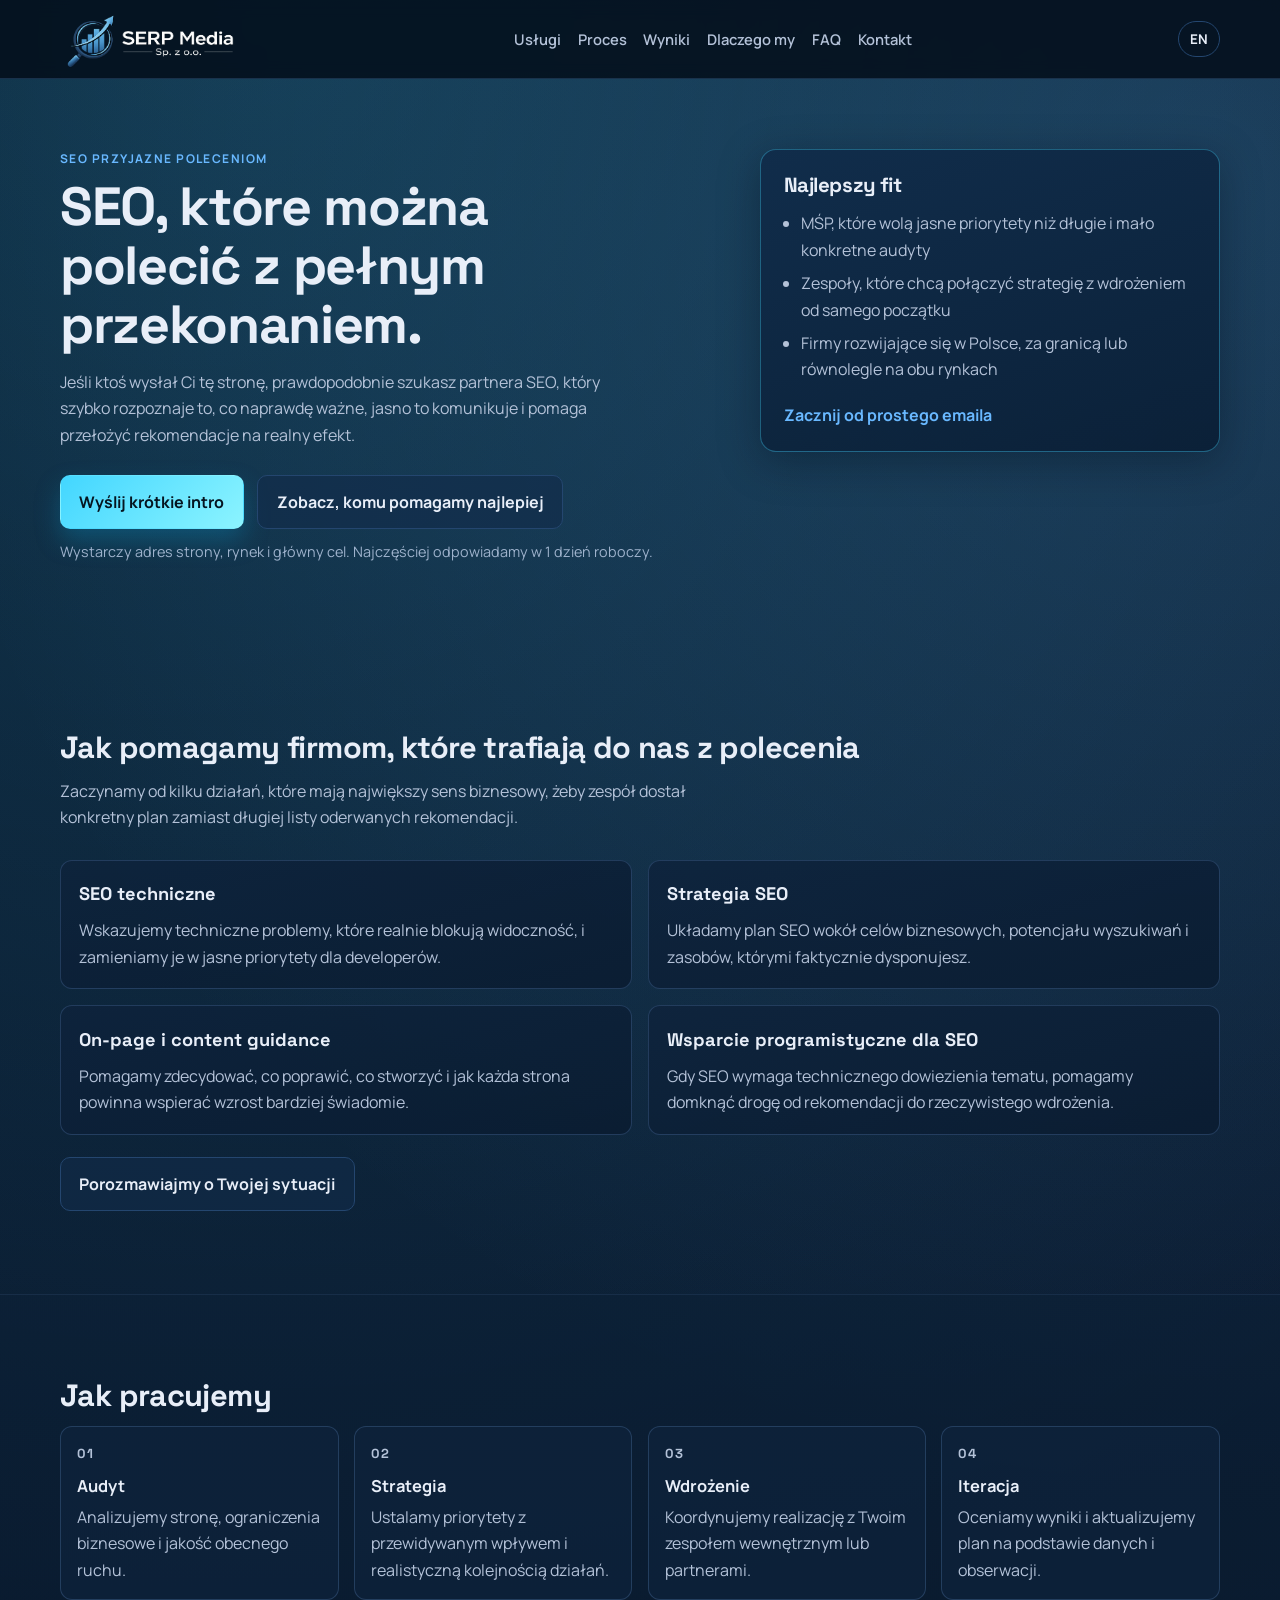
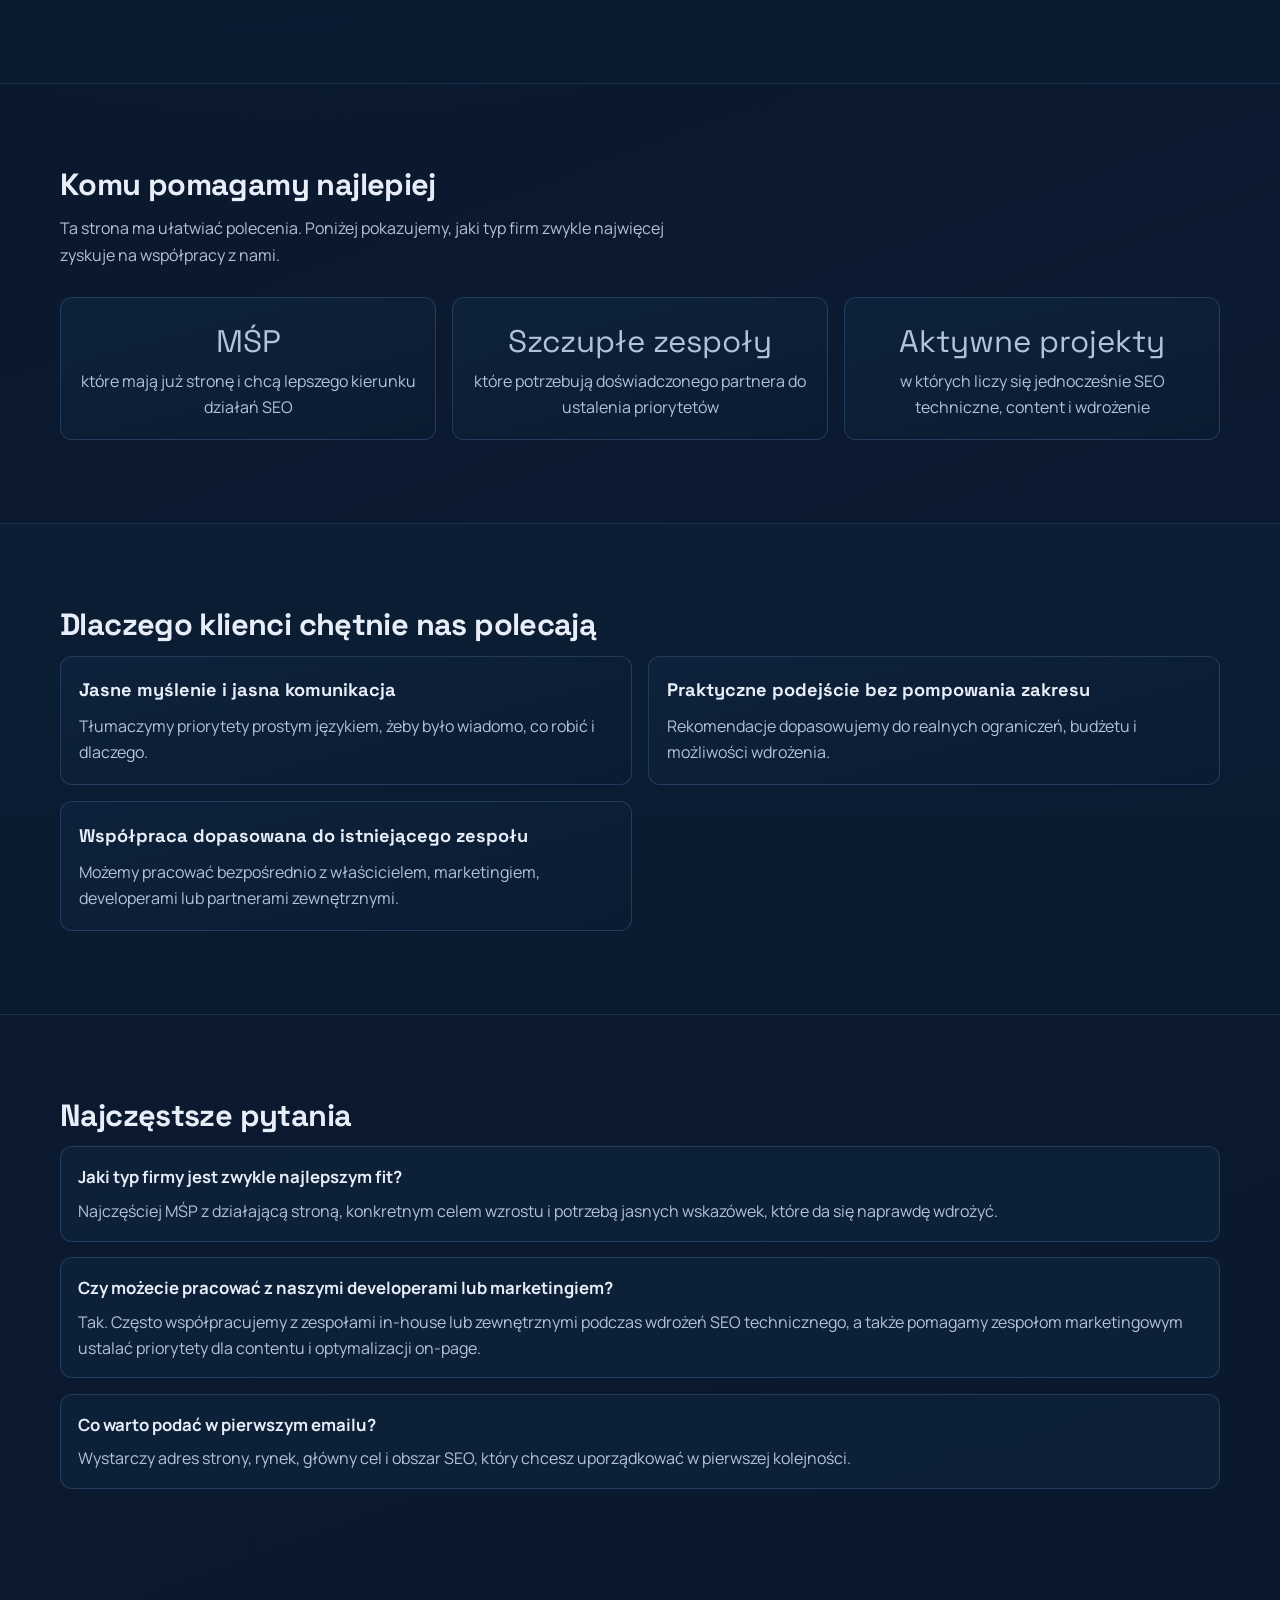
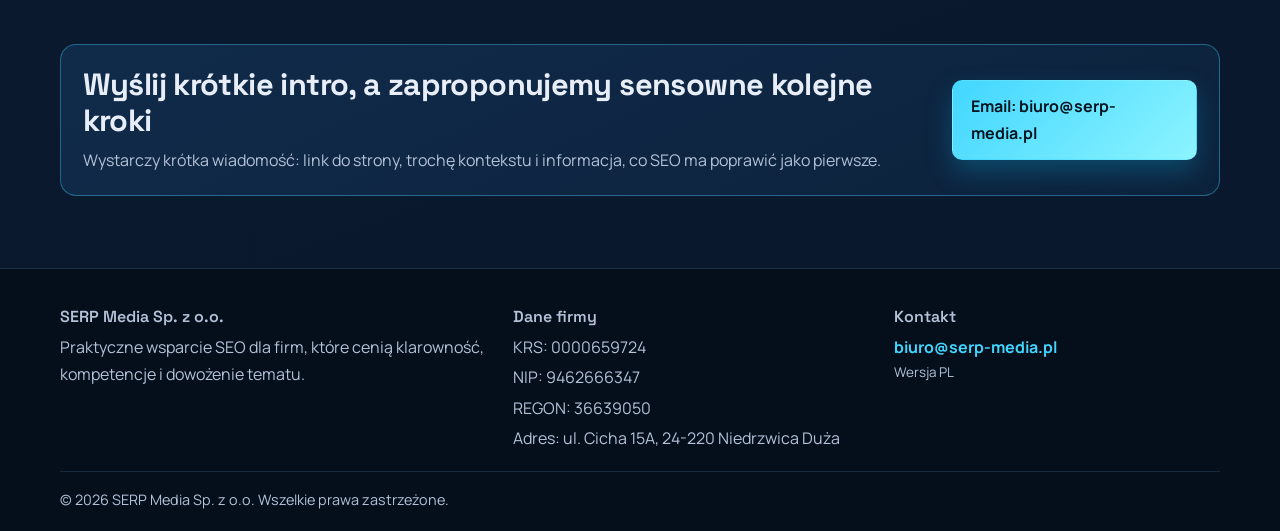
==== commit 517e3c5e: "feat: better texts" ====
--- a/pl/index.html
+++ b/pl/index.html
@@ -3,16 +3,16 @@
   <head>
     <meta charset="UTF-8">
     <meta name="viewport" content="width=device-width, initial-scale=1.0">
-    <title>SERP Media Sp. z o.o. | Partner wzrostu SEO dla MŚP</title>
+    <title>SERP Media Sp. z o.o. | SEO, które można polecić z pełnym przekonaniem</title>
     <meta
       name="description"
-      content="SERP Media Sp. z o.o. wspiera MŚP w rozwoju przez SEO techniczne, strategię contentową i wsparcie wdrożeniowe."
+      content="SERP Media Sp. z o.o. zapewnia praktyczne wsparcie SEO dla MŚP: SEO techniczne, strategię i pomoc we wdrożeniu."
     >
     <meta property="og:type" content="website">
-    <meta property="og:title" content="SERP Media Sp. z o.o. | Partner wzrostu SEO dla MŚP">
+    <meta property="og:title" content="SERP Media Sp. z o.o. | SEO, które można polecić z pełnym przekonaniem">
     <meta
       property="og:description"
-      content="Strategia SEO i wdrożenia techniczne dla firm działających w Polsce i międzynarodowo."
+      content="Praktyczna strategia SEO i wsparcie techniczne dla firm działających w Polsce i za granicą."
     >
     <meta property="og:url" content="https://serpmediapl.github.io/pl/">
     <meta property="og:site_name" content="SERP Media Sp. z o.o.">
@@ -76,73 +76,74 @@
       <section class="hero section">
         <div class="container hero-grid">
           <div>
-            <p class="eyebrow">SEO-DRIVEN GROWTH FOR SMBs</p>
-            <h1>Partner wzrostu SEO dla MŚP.</h1>
+            <p class="eyebrow">SEO PRZYJAZNE POLECENIOM</p>
+            <h1>SEO, które można polecić z pełnym przekonaniem.</h1>
             <p class="lead">
-              Pomagamy firmom z Polski i rynków międzynarodowych zwiększać jakość ruchu
-              organicznego dzięki SEO technicznemu, strategii oraz sprawnemu wdrożeniu.
+              Jeśli ktoś wysłał Ci tę stronę, prawdopodobnie szukasz partnera SEO, który szybko
+              rozpoznaje to, co naprawdę ważne, jasno to komunikuje i pomaga przełożyć rekomendacje
+              na realny efekt.
             </p>
             <div class="cta-row">
               <a class="btn btn-primary" href="mailto:biuro@serp-media.pl?subject=Zapytanie%20o%20konsultacje%20SEO"
-                >Napisz do nas</a
+                >Wyślij krótkie intro</a
               >
-              <a class="btn btn-secondary" href="#results">Zobacz konserwatywne rezultaty</a>
+              <a class="btn btn-secondary" href="#results">Zobacz, komu pomagamy najlepiej</a>
             </div>
             <p class="microcopy">
-              Opisz cel i adres strony. Najczęściej odpowiadamy w 1 dzień roboczy.
+              Wystarczy adres strony, rynek i główny cel. Najczęściej odpowiadamy w 1 dzień roboczy.
             </p>
           </div>
           <aside class="hero-card" aria-label="Kluczowe obszary SEO">
-            <h2>Na czym się skupiamy</h2>
+            <h2>Najlepszy fit</h2>
             <ul>
-              <li>Solidne fundamenty SEO technicznego</li>
-              <li>Kierunek dla treści i optymalizacji on-page</li>
-              <li>Wdrożenia, którym można zaufać</li>
+              <li>MŚP, które wolą jasne priorytety niż długie i mało konkretne audyty</li>
+              <li>Zespoły, które chcą połączyć strategię z wdrożeniem od samego początku</li>
+              <li>Firmy rozwijające się w Polsce, za granicą lub równolegle na obu rynkach</li>
             </ul>
-            <a class="text-link" href="mailto:biuro@serp-media.pl">Zacznij od wiadomości email</a>
+            <a class="text-link" href="mailto:biuro@serp-media.pl">Zacznij od prostego emaila</a>
           </aside>
         </div>
       </section>
 
       <section class="section" id="services">
         <div class="container">
-          <h2>Usługi SEO nastawione na mierzalny postęp</h2>
+          <h2>Jak pomagamy firmom, które trafiają do nas z polecenia</h2>
           <p class="section-intro">
-            Priorytetyzujemy działania, które poprawiają jakość widoczności i wspierają generowanie
-            wartościowych leadów.
+            Zaczynamy od kilku działań, które mają największy sens biznesowy, żeby zespół dostał
+            konkretny plan zamiast długiej listy oderwanych rekomendacji.
           </p>
           <div class="card-grid">
             <article class="card">
               <h3>SEO techniczne</h3>
               <p>
-                Crawling, indeksacja, architektura informacji, Core Web Vitals i priorytety
-                wdrożeniowe dla zespołów developerskich.
+                Wskazujemy techniczne problemy, które realnie blokują widoczność, i zamieniamy je
+                w jasne priorytety dla developerów.
               </p>
             </article>
             <article class="card">
               <h3>Strategia SEO</h3>
               <p>
-                Praktyczne roadmapy dopasowane do celów biznesowych, intencji użytkowników i skali
-                działania MŚP.
+                Układamy plan SEO wokół celów biznesowych, potencjału wyszukiwań i zasobów, którymi
+                faktycznie dysponujesz.
               </p>
             </article>
             <article class="card">
               <h3>On-page i content guidance</h3>
               <p>
-                Klastery tematyczne, mapowanie intencji stron i procesy optymalizacyjne wspierające
-                stabilny wzrost.
+                Pomagamy zdecydować, co poprawić, co stworzyć i jak każda strona powinna wspierać
+                wzrost bardziej świadomie.
               </p>
             </article>
             <article class="card">
               <h3>Wsparcie programistyczne dla SEO</h3>
               <p>
-                Wspieramy wdrożenia tam, gdzie rekomendacje SEO wymagają precyzyjnej realizacji po
-                stronie technicznej.
+                Gdy SEO wymaga technicznego dowiezienia tematu, pomagamy domknąć drogę od
+                rekomendacji do rzeczywistego wdrożenia.
               </p>
             </article>
           </div>
           <a class="btn btn-inline" href="mailto:biuro@serp-media.pl?subject=Zakres%20wspolpracy%20SEO"
-            >Omówmy zakres SEO</a
+            >Porozmawiajmy o Twojej sytuacji</a
           >
         </div>
       </section>
@@ -177,22 +178,23 @@
 
       <section class="section" id="results">
         <div class="container">
-          <h2>Konserwatywne przedziały rezultatów</h2>
+          <h2>Komu pomagamy najlepiej</h2>
           <p class="section-intro">
-            To tymczasowe wartości poglądowe. Zastąpimy je Twoimi case studies po ich dostarczeniu.
+            Ta strona ma ułatwiać polecenia. Poniżej pokazujemy, jaki typ firm zwykle najwięcej
+            zyskuje na współpracy z nami.
           </p>
           <div class="card-grid metrics">
             <article class="card metric-card">
-              <p class="metric">+20-40%</p>
-              <p class="metric-label">kwalifikowanego ruchu organicznego w 4-6 miesięcy</p>
+              <p class="metric">MŚP</p>
+              <p class="metric-label">które mają już stronę i chcą lepszego kierunku działań SEO</p>
             </article>
             <article class="card metric-card">
-              <p class="metric">+10-25%</p>
-              <p class="metric-label">wzrostu widoczności fraz non-brand</p>
+              <p class="metric">Szczupłe zespoły</p>
+              <p class="metric-label">które potrzebują doświadczonego partnera do ustalenia priorytetów</p>
             </article>
             <article class="card metric-card">
-              <p class="metric">Kwartalnie</p>
-              <p class="metric-label">spadek krytycznych problemów SEO technicznego</p>
+              <p class="metric">Aktywne projekty</p>
+              <p class="metric-label">w których liczy się jednocześnie SEO techniczne, content i wdrożenie</p>
             </article>
           </div>
         </div>
@@ -200,19 +202,19 @@
 
       <section class="section section-muted" id="why-us">
         <div class="container">
-          <h2>Dlaczego zespoły wybierają SERP Media</h2>
+          <h2>Dlaczego klienci chętnie nas polecają</h2>
           <div class="card-grid">
             <article class="card">
-              <h3>SEO + realizacja techniczna</h3>
-              <p>Łączymy strategię z realnymi możliwościami wdrożeniowymi.</p>
-            </article>
-            <article class="card">
-              <h3>Jasna komunikacja</h3>
-              <p>Działamy transparentnie, z konkretnymi priorytetami i kolejnymi krokami.</p>
-            </article>
-            <article class="card">
-              <h3>Współpraca międzynarodowa</h3>
-              <p>Skutecznie wspieramy zarówno polskie, jak i zagraniczne zespoły MŚP.</p>
+              <h3>Jasne myślenie i jasna komunikacja</h3>
+              <p>Tłumaczymy priorytety prostym językiem, żeby było wiadomo, co robić i dlaczego.</p>
+            </article>
+            <article class="card">
+              <h3>Praktyczne podejście bez pompowania zakresu</h3>
+              <p>Rekomendacje dopasowujemy do realnych ograniczeń, budżetu i możliwości wdrożenia.</p>
+            </article>
+            <article class="card">
+              <h3>Współpraca dopasowana do istniejącego zespołu</h3>
+              <p>Możemy pracować bezpośrednio z właścicielem, marketingiem, developerami lub partnerami zewnętrznymi.</p>
             </article>
           </div>
         </div>
@@ -223,22 +225,23 @@
           <h2>Najczęstsze pytania</h2>
           <div class="faq-list">
             <article class="faq-item">
-              <h3>Czy publikujecie stały cennik?</h3>
-              <p>
-                Nie. Zakres i wycena są ustalane indywidualnie na podstawie celów, sytuacji wyjściowej
-                oraz złożoności wdrożenia.
+              <h3>Jaki typ firmy jest zwykle najlepszym fit?</h3>
+              <p>
+                Najczęściej MŚP z działającą stroną, konkretnym celem wzrostu i potrzebą jasnych
+                wskazówek, które da się naprawdę wdrożyć.
               </p>
             </article>
             <article class="faq-item">
-              <h3>Czy możecie pracować z naszymi developerami?</h3>
+              <h3>Czy możecie pracować z naszymi developerami lub marketingiem?</h3>
               <p>
                 Tak. Często współpracujemy z zespołami in-house lub zewnętrznymi podczas wdrożeń
-                SEO technicznego.
+                SEO technicznego, a także pomagamy zespołom marketingowym ustalać priorytety dla
+                contentu i optymalizacji on-page.
               </p>
             </article>
             <article class="faq-item">
               <h3>Co warto podać w pierwszym emailu?</h3>
-              <p>Adres strony, rynek docelowy, główne cele i najważniejsze wyzwania SEO.</p>
+              <p>Wystarczy adres strony, rynek, główny cel i obszar SEO, który chcesz uporządkować w pierwszej kolejności.</p>
             </article>
           </div>
         </div>
@@ -247,8 +250,8 @@
       <section class="section contact" id="contact">
         <div class="container contact-shell">
           <div>
-            <h2>Napisz, jaki cel SEO chcesz osiągnąć</h2>
-            <p>Zaproponujemy praktyczny plan kolejnych kroków dopasowany do Twojej sytuacji.</p>
+            <h2>Wyślij krótkie intro, a zaproponujemy sensowne kolejne kroki</h2>
+            <p>Wystarczy krótka wiadomość: link do strony, trochę kontekstu i informacja, co SEO ma poprawić jako pierwsze.</p>
           </div>
           <a class="btn btn-primary" href="mailto:biuro@serp-media.pl?subject=Zapytanie%20SEO%20Growth"
             >Email: biuro@serp-media.pl</a
@@ -261,12 +264,12 @@
       <div class="container footer-grid">
         <div>
           <p class="footer-title">SERP Media Sp. z o.o.</p>
-          <p>SEO i wsparcie programistyczne dla wzrostu MŚP.</p>
+          <p>Praktyczne wsparcie SEO dla firm, które cenią klarowność, kompetencje i dowożenie tematu.</p>
         </div>
         <div>
           <p class="footer-title">Dane firmy</p>
           <p>KRS: 0000659724</p>
-          <p>NIP: 36639050</p>
+          <p>NIP: 9462666347</p>
           <p>REGON: 36639050</p>
           <p>Adres: ul. Cicha 15A, 24-220 Niedrzwica Duża</p>
         </div>
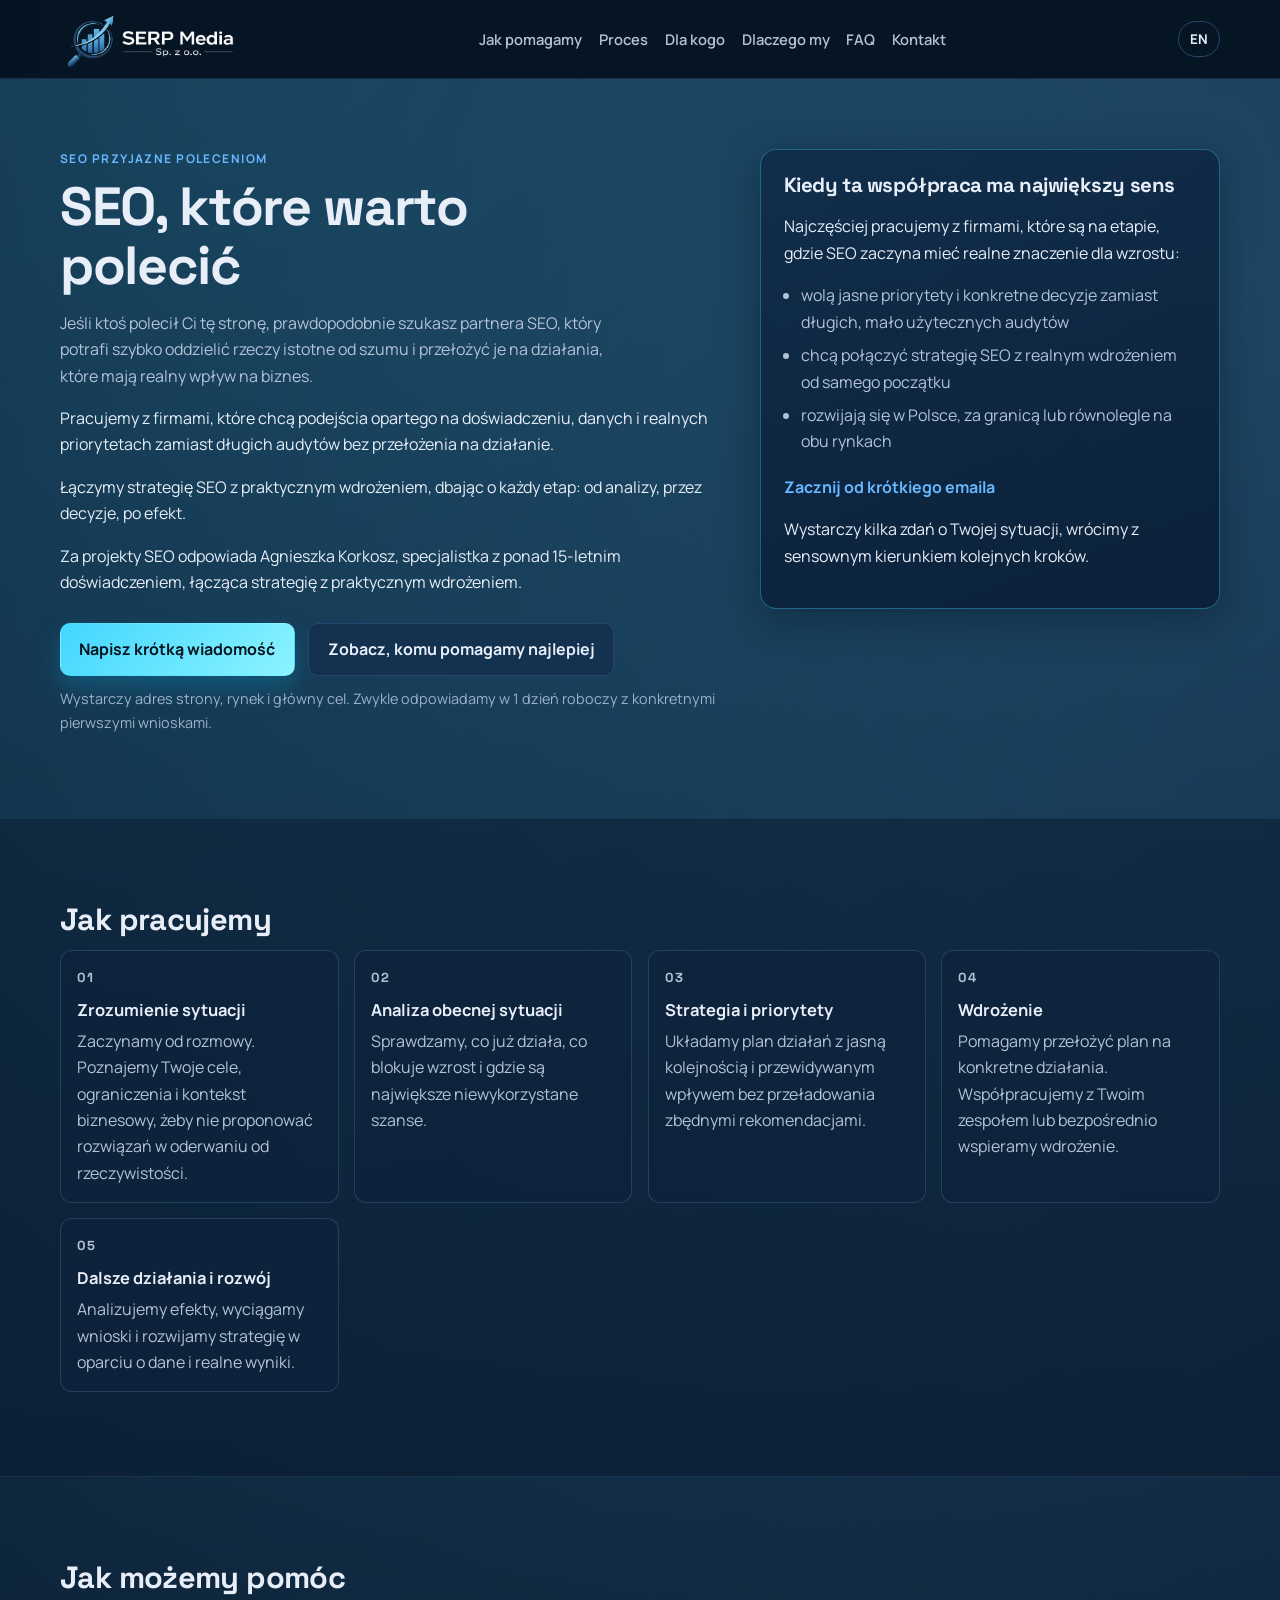
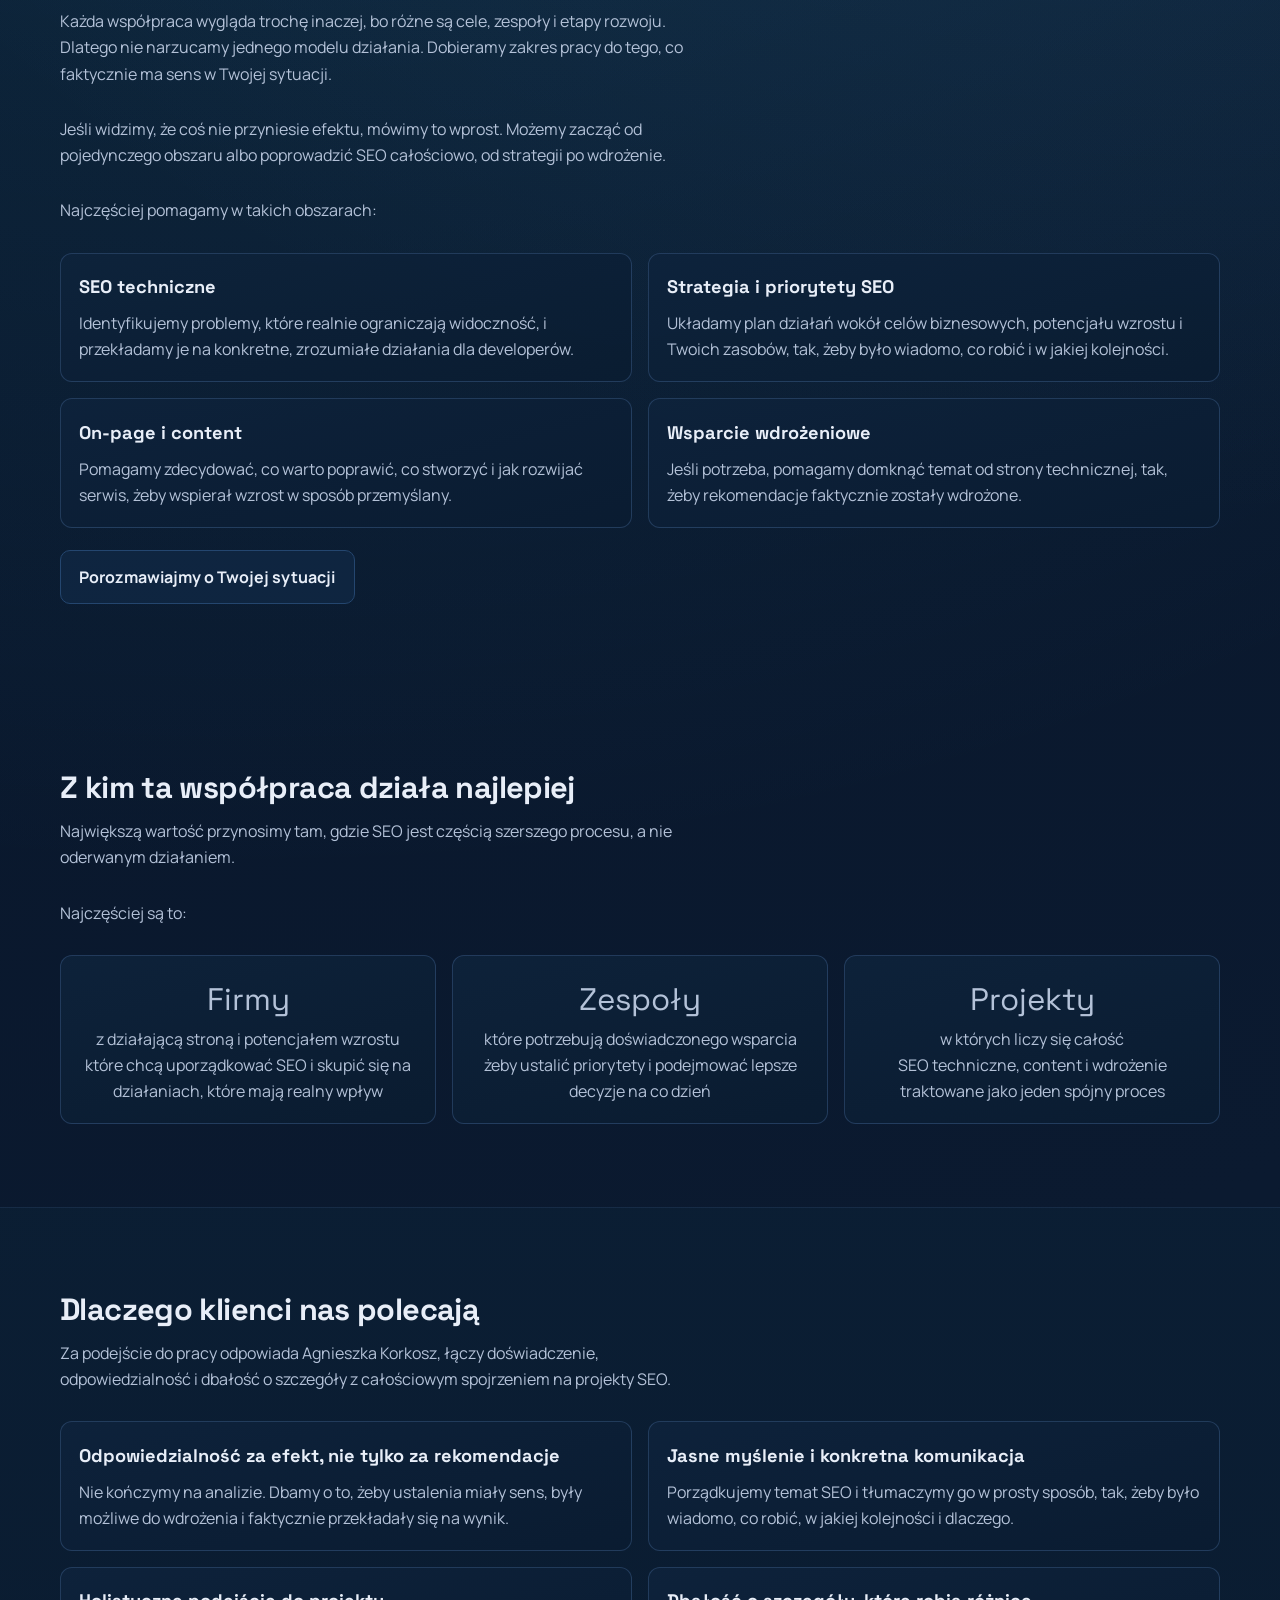
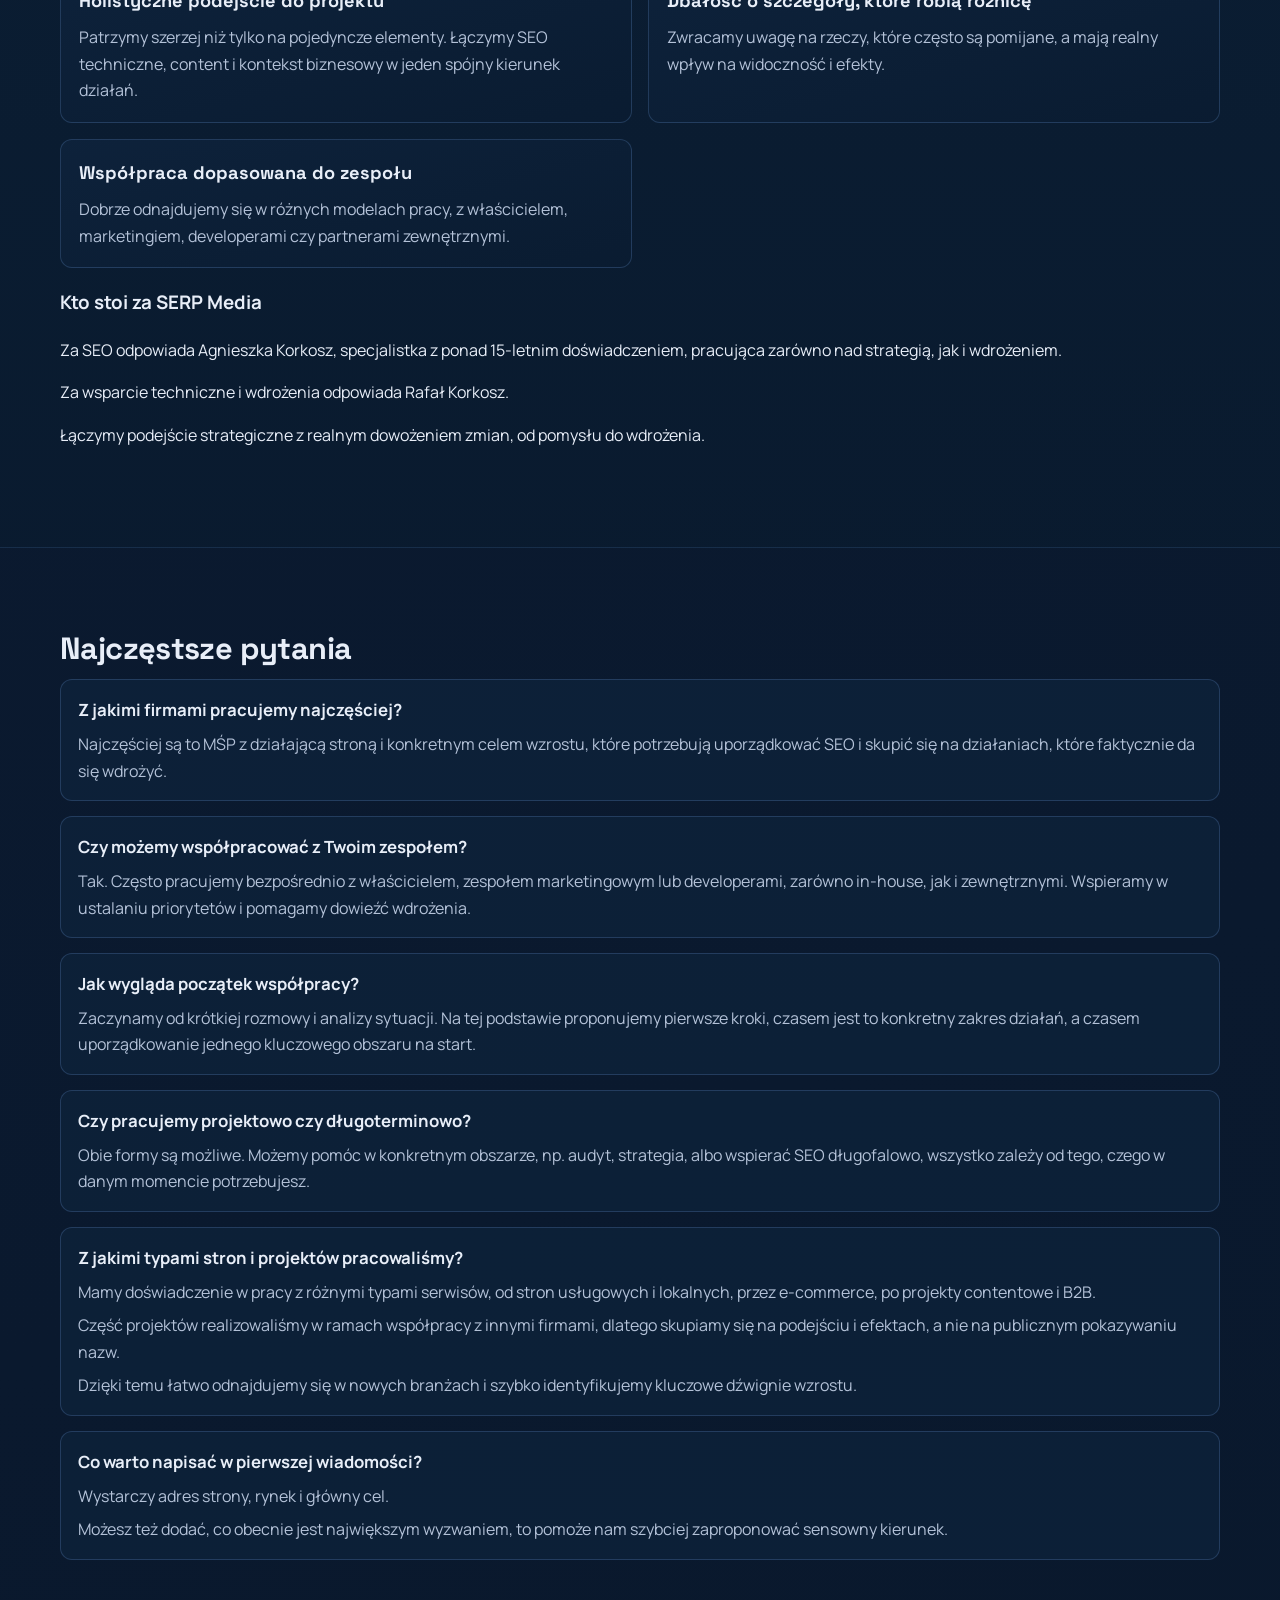
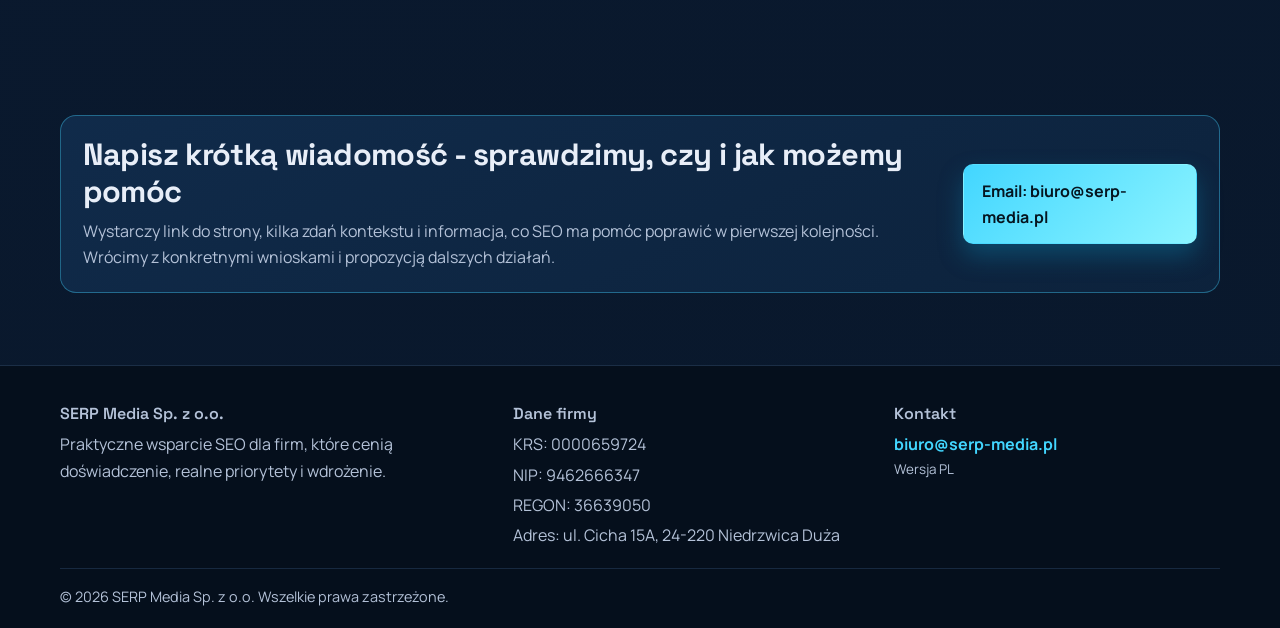
==== commit 28ee4acd: "feat: new content" ====
--- a/pl/index.html
+++ b/pl/index.html
@@ -3,16 +3,16 @@
   <head>
     <meta charset="UTF-8">
     <meta name="viewport" content="width=device-width, initial-scale=1.0">
-    <title>SERP Media Sp. z o.o. | SEO, które można polecić z pełnym przekonaniem</title>
+    <title>SERP Media Sp. z o.o. | SEO, które warto polecić</title>
     <meta
       name="description"
-      content="SERP Media Sp. z o.o. zapewnia praktyczne wsparcie SEO dla MŚP: SEO techniczne, strategię i pomoc we wdrożeniu."
+      content="SERP Media Sp. z o.o. zapewnia praktyczne wsparcie SEO, łączące strategię, wdrożenie i realne priorytety dla rozwijających się firm."
     >
     <meta property="og:type" content="website">
-    <meta property="og:title" content="SERP Media Sp. z o.o. | SEO, które można polecić z pełnym przekonaniem">
+    <meta property="og:title" content="SERP Media Sp. z o.o. | SEO, które warto polecić">
     <meta
       property="og:description"
-      content="Praktyczna strategia SEO i wsparcie techniczne dla firm działających w Polsce i za granicą."
+      content="Praktyczne SEO dla firm, które cenią doświadczenie, realne priorytety i mierzalne efekty."
     >
     <meta property="og:url" content="https://serpmediapl.github.io/pl/">
     <meta property="og:site_name" content="SERP Media Sp. z o.o.">
@@ -61,9 +61,9 @@
           >
         </a>
         <nav class="top-nav" aria-label="Nawigacja główna">
-          <a href="#services">Usługi</a>
+          <a href="#services">Jak pomagamy</a>
           <a href="#process">Proces</a>
-          <a href="#results">Wyniki</a>
+          <a href="#results">Dla kogo</a>
           <a href="#why-us">Dlaczego my</a>
           <a href="#faq">FAQ</a>
           <a href="#contact">Kontakt</a>
@@ -77,74 +77,46 @@
         <div class="container hero-grid">
           <div>
             <p class="eyebrow">SEO PRZYJAZNE POLECENIOM</p>
-            <h1>SEO, które można polecić z pełnym przekonaniem.</h1>
+            <h1>SEO, które warto polecić</h1>
             <p class="lead">
-              Jeśli ktoś wysłał Ci tę stronę, prawdopodobnie szukasz partnera SEO, który szybko
-              rozpoznaje to, co naprawdę ważne, jasno to komunikuje i pomaga przełożyć rekomendacje
-              na realny efekt.
+              Jeśli ktoś polecił Ci tę stronę, prawdopodobnie szukasz partnera SEO, który potrafi
+              szybko oddzielić rzeczy istotne od szumu i przełożyć je na działania, które mają
+              realny wpływ na biznes.
+            </p>
+            <p>
+              Pracujemy z firmami, które chcą podejścia opartego na doświadczeniu, danych i realnych
+              priorytetach zamiast długich audytów bez przełożenia na działanie.
+            </p>
+            <p>
+              Łączymy strategię SEO z praktycznym wdrożeniem, dbając o każdy etap: od analizy,
+              przez decyzje, po efekt.
+            </p>
+            <p>
+              Za projekty SEO odpowiada Agnieszka Korkosz, specjalistka z ponad 15-letnim
+              doświadczeniem, łącząca strategię z praktycznym wdrożeniem.
             </p>
             <div class="cta-row">
               <a class="btn btn-primary" href="mailto:biuro@serp-media.pl?subject=Zapytanie%20o%20konsultacje%20SEO"
-                >Wyślij krótkie intro</a
+                >Napisz krótką wiadomość</a
               >
               <a class="btn btn-secondary" href="#results">Zobacz, komu pomagamy najlepiej</a>
             </div>
             <p class="microcopy">
-              Wystarczy adres strony, rynek i główny cel. Najczęściej odpowiadamy w 1 dzień roboczy.
+              Wystarczy adres strony, rynek i główny cel. Zwykle odpowiadamy w 1 dzień roboczy z
+              konkretnymi pierwszymi wnioskami.
             </p>
           </div>
           <aside class="hero-card" aria-label="Kluczowe obszary SEO">
-            <h2>Najlepszy fit</h2>
+            <h2>Kiedy ta współpraca ma największy sens</h2>
+            <p>Najczęściej pracujemy z firmami, które są na etapie, gdzie SEO zaczyna mieć realne znaczenie dla wzrostu:</p>
             <ul>
-              <li>MŚP, które wolą jasne priorytety niż długie i mało konkretne audyty</li>
-              <li>Zespoły, które chcą połączyć strategię z wdrożeniem od samego początku</li>
-              <li>Firmy rozwijające się w Polsce, za granicą lub równolegle na obu rynkach</li>
+              <li>wolą jasne priorytety i konkretne decyzje zamiast długich, mało użytecznych audytów</li>
+              <li>chcą połączyć strategię SEO z realnym wdrożeniem od samego początku</li>
+              <li>rozwijają się w Polsce, za granicą lub równolegle na obu rynkach</li>
             </ul>
-            <a class="text-link" href="mailto:biuro@serp-media.pl">Zacznij od prostego emaila</a>
+            <a class="text-link" href="mailto:biuro@serp-media.pl">Zacznij od krótkiego emaila</a>
+            <p>Wystarczy kilka zdań o Twojej sytuacji, wrócimy z sensownym kierunkiem kolejnych kroków.</p>
           </aside>
-        </div>
-      </section>
-
-      <section class="section" id="services">
-        <div class="container">
-          <h2>Jak pomagamy firmom, które trafiają do nas z polecenia</h2>
-          <p class="section-intro">
-            Zaczynamy od kilku działań, które mają największy sens biznesowy, żeby zespół dostał
-            konkretny plan zamiast długiej listy oderwanych rekomendacji.
-          </p>
-          <div class="card-grid">
-            <article class="card">
-              <h3>SEO techniczne</h3>
-              <p>
-                Wskazujemy techniczne problemy, które realnie blokują widoczność, i zamieniamy je
-                w jasne priorytety dla developerów.
-              </p>
-            </article>
-            <article class="card">
-              <h3>Strategia SEO</h3>
-              <p>
-                Układamy plan SEO wokół celów biznesowych, potencjału wyszukiwań i zasobów, którymi
-                faktycznie dysponujesz.
-              </p>
-            </article>
-            <article class="card">
-              <h3>On-page i content guidance</h3>
-              <p>
-                Pomagamy zdecydować, co poprawić, co stworzyć i jak każda strona powinna wspierać
-                wzrost bardziej świadomie.
-              </p>
-            </article>
-            <article class="card">
-              <h3>Wsparcie programistyczne dla SEO</h3>
-              <p>
-                Gdy SEO wymaga technicznego dowiezienia tematu, pomagamy domknąć drogę od
-                rekomendacji do rzeczywistego wdrożenia.
-              </p>
-            </article>
-          </div>
-          <a class="btn btn-inline" href="mailto:biuro@serp-media.pl?subject=Zakres%20wspolpracy%20SEO"
-            >Porozmawiajmy o Twojej sytuacji</a
-          >
         </div>
       </section>
 
@@ -154,47 +126,120 @@
           <div class="timeline">
             <article>
               <p class="step">01</p>
-              <h3>Audyt</h3>
-              <p>Analizujemy stronę, ograniczenia biznesowe i jakość obecnego ruchu.</p>
+              <h3>Zrozumienie sytuacji</h3>
+              <p>
+                Zaczynamy od rozmowy. Poznajemy Twoje cele, ograniczenia i kontekst biznesowy, żeby
+                nie proponować rozwiązań w oderwaniu od rzeczywistości.
+              </p>
             </article>
             <article>
               <p class="step">02</p>
-              <h3>Strategia</h3>
-              <p>Ustalamy priorytety z przewidywanym wpływem i realistyczną kolejnością działań.</p>
+              <h3>Analiza obecnej sytuacji</h3>
+              <p>
+                Sprawdzamy, co już działa, co blokuje wzrost i gdzie są największe niewykorzystane
+                szanse.
+              </p>
             </article>
             <article>
               <p class="step">03</p>
-              <h3>Wdrożenie</h3>
-              <p>Koordynujemy realizację z Twoim zespołem wewnętrznym lub partnerami.</p>
+              <h3>Strategia i priorytety</h3>
+              <p>
+                Układamy plan działań z jasną kolejnością i przewidywanym wpływem bez przeładowania
+                zbędnymi rekomendacjami.
+              </p>
             </article>
             <article>
               <p class="step">04</p>
-              <h3>Iteracja</h3>
-              <p>Oceniamy wyniki i aktualizujemy plan na podstawie danych i obserwacji.</p>
-            </article>
-          </div>
+              <h3>Wdrożenie</h3>
+              <p>
+                Pomagamy przełożyć plan na konkretne działania. Współpracujemy z Twoim zespołem lub
+                bezpośrednio wspieramy wdrożenie.
+              </p>
+            </article>
+            <article>
+              <p class="step">05</p>
+              <h3>Dalsze działania i rozwój</h3>
+              <p>
+                Analizujemy efekty, wyciągamy wnioski i rozwijamy strategię w oparciu o dane i
+                realne wyniki.
+              </p>
+            </article>
+          </div>
+        </div>
+      </section>
+
+      <section class="section" id="services">
+        <div class="container">
+          <h2>Jak możemy pomóc</h2>
+          <p class="section-intro">
+            Każda współpraca wygląda trochę inaczej, bo różne są cele, zespoły i etapy rozwoju.
+            Dlatego nie narzucamy jednego modelu działania. Dobieramy zakres pracy do tego, co
+            faktycznie ma sens w Twojej sytuacji.
+          </p>
+          <p class="section-intro">
+            Jeśli widzimy, że coś nie przyniesie efektu, mówimy to wprost. Możemy zacząć od
+            pojedynczego obszaru albo poprowadzić SEO całościowo, od strategii po wdrożenie.
+          </p>
+          <p class="section-intro">Najczęściej pomagamy w takich obszarach:</p>
+          <div class="card-grid">
+            <article class="card">
+              <h3>SEO techniczne</h3>
+              <p>
+                Identyfikujemy problemy, które realnie ograniczają widoczność, i przekładamy je na
+                konkretne, zrozumiałe działania dla developerów.
+              </p>
+            </article>
+            <article class="card">
+              <h3>Strategia i priorytety SEO</h3>
+              <p>
+                Układamy plan działań wokół celów biznesowych, potencjału wzrostu i Twoich zasobów,
+                tak, żeby było wiadomo, co robić i w jakiej kolejności.
+              </p>
+            </article>
+            <article class="card">
+              <h3>On-page i content</h3>
+              <p>
+                Pomagamy zdecydować, co warto poprawić, co stworzyć i jak rozwijać serwis, żeby
+                wspierał wzrost w sposób przemyślany.
+              </p>
+            </article>
+            <article class="card">
+              <h3>Wsparcie wdrożeniowe</h3>
+              <p>
+                Jeśli potrzeba, pomagamy domknąć temat od strony technicznej, tak, żeby
+                rekomendacje faktycznie zostały wdrożone.
+              </p>
+            </article>
+          </div>
+          <a class="btn btn-inline" href="mailto:biuro@serp-media.pl?subject=Zakres%20wspolpracy%20SEO"
+            >Porozmawiajmy o Twojej sytuacji</a
+          >
         </div>
       </section>
 
       <section class="section" id="results">
         <div class="container">
-          <h2>Komu pomagamy najlepiej</h2>
+          <h2>Z kim ta współpraca działa najlepiej</h2>
           <p class="section-intro">
-            Ta strona ma ułatwiać polecenia. Poniżej pokazujemy, jaki typ firm zwykle najwięcej
-            zyskuje na współpracy z nami.
+            Największą wartość przynosimy tam, gdzie SEO jest częścią szerszego procesu, a nie
+            oderwanym działaniem.
           </p>
+          <p class="section-intro">Najczęściej są to:</p>
           <div class="card-grid metrics">
             <article class="card metric-card">
-              <p class="metric">MŚP</p>
-              <p class="metric-label">które mają już stronę i chcą lepszego kierunku działań SEO</p>
+              <p class="metric">Firmy</p>
+              <p class="metric-label">z działającą stroną i potencjałem wzrostu</p>
+              <p>które chcą uporządkować SEO i skupić się na działaniach, które mają realny wpływ</p>
             </article>
             <article class="card metric-card">
-              <p class="metric">Szczupłe zespoły</p>
-              <p class="metric-label">które potrzebują doświadczonego partnera do ustalenia priorytetów</p>
+              <p class="metric">Zespoły</p>
+              <p class="metric-label">które potrzebują doświadczonego wsparcia</p>
+              <p>żeby ustalić priorytety i podejmować lepsze decyzje na co dzień</p>
             </article>
             <article class="card metric-card">
-              <p class="metric">Aktywne projekty</p>
-              <p class="metric-label">w których liczy się jednocześnie SEO techniczne, content i wdrożenie</p>
+              <p class="metric">Projekty</p>
+              <p class="metric-label">w których liczy się całość</p>
+              <p>SEO techniczne, content i wdrożenie traktowane jako jeden spójny proces</p>
             </article>
           </div>
         </div>
@@ -202,21 +247,55 @@
 
       <section class="section section-muted" id="why-us">
         <div class="container">
-          <h2>Dlaczego klienci chętnie nas polecają</h2>
+          <h2>Dlaczego klienci nas polecają</h2>
+          <p class="section-intro">
+            Za podejście do pracy odpowiada Agnieszka Korkosz, łączy doświadczenie,
+            odpowiedzialność i dbałość o szczegóły z całościowym spojrzeniem na projekty SEO.
+          </p>
           <div class="card-grid">
             <article class="card">
-              <h3>Jasne myślenie i jasna komunikacja</h3>
-              <p>Tłumaczymy priorytety prostym językiem, żeby było wiadomo, co robić i dlaczego.</p>
-            </article>
-            <article class="card">
-              <h3>Praktyczne podejście bez pompowania zakresu</h3>
-              <p>Rekomendacje dopasowujemy do realnych ograniczeń, budżetu i możliwości wdrożenia.</p>
-            </article>
-            <article class="card">
-              <h3>Współpraca dopasowana do istniejącego zespołu</h3>
-              <p>Możemy pracować bezpośrednio z właścicielem, marketingiem, developerami lub partnerami zewnętrznymi.</p>
-            </article>
-          </div>
+              <h3>Odpowiedzialność za efekt, nie tylko za rekomendacje</h3>
+              <p>
+                Nie kończymy na analizie. Dbamy o to, żeby ustalenia miały sens, były możliwe do
+                wdrożenia i faktycznie przekładały się na wynik.
+              </p>
+            </article>
+            <article class="card">
+              <h3>Jasne myślenie i konkretna komunikacja</h3>
+              <p>
+                Porządkujemy temat SEO i tłumaczymy go w prosty sposób, tak, żeby było wiadomo, co
+                robić, w jakiej kolejności i dlaczego.
+              </p>
+            </article>
+            <article class="card">
+              <h3>Holistyczne podejście do projektu</h3>
+              <p>
+                Patrzymy szerzej niż tylko na pojedyncze elementy. Łączymy SEO techniczne, content
+                i kontekst biznesowy w jeden spójny kierunek działań.
+              </p>
+            </article>
+            <article class="card">
+              <h3>Dbałość o szczegóły, które robią różnicę</h3>
+              <p>
+                Zwracamy uwagę na rzeczy, które często są pomijane, a mają realny wpływ na
+                widoczność i efekty.
+              </p>
+            </article>
+            <article class="card">
+              <h3>Współpraca dopasowana do zespołu</h3>
+              <p>
+                Dobrze odnajdujemy się w różnych modelach pracy, z właścicielem, marketingiem,
+                developerami czy partnerami zewnętrznymi.
+              </p>
+            </article>
+          </div>
+          <h3>Kto stoi za SERP Media</h3>
+          <p>
+            Za SEO odpowiada Agnieszka Korkosz, specjalistka z ponad 15-letnim doświadczeniem,
+            pracująca zarówno nad strategią, jak i wdrożeniem.
+          </p>
+          <p>Za wsparcie techniczne i wdrożenia odpowiada Rafał Korkosz.</p>
+          <p>Łączymy podejście strategiczne z realnym dowożeniem zmian, od pomysłu do wdrożenia.</p>
         </div>
       </section>
 
@@ -225,23 +304,59 @@
           <h2>Najczęstsze pytania</h2>
           <div class="faq-list">
             <article class="faq-item">
-              <h3>Jaki typ firmy jest zwykle najlepszym fit?</h3>
-              <p>
-                Najczęściej MŚP z działającą stroną, konkretnym celem wzrostu i potrzebą jasnych
-                wskazówek, które da się naprawdę wdrożyć.
-              </p>
-            </article>
-            <article class="faq-item">
-              <h3>Czy możecie pracować z naszymi developerami lub marketingiem?</h3>
-              <p>
-                Tak. Często współpracujemy z zespołami in-house lub zewnętrznymi podczas wdrożeń
-                SEO technicznego, a także pomagamy zespołom marketingowym ustalać priorytety dla
-                contentu i optymalizacji on-page.
-              </p>
-            </article>
-            <article class="faq-item">
-              <h3>Co warto podać w pierwszym emailu?</h3>
-              <p>Wystarczy adres strony, rynek, główny cel i obszar SEO, który chcesz uporządkować w pierwszej kolejności.</p>
+              <h3>Z jakimi firmami pracujemy najczęściej?</h3>
+              <p>
+                Najczęściej są to MŚP z działającą stroną i konkretnym celem wzrostu, które
+                potrzebują uporządkować SEO i skupić się na działaniach, które faktycznie da się
+                wdrożyć.
+              </p>
+            </article>
+            <article class="faq-item">
+              <h3>Czy możemy współpracować z Twoim zespołem?</h3>
+              <p>
+                Tak. Często pracujemy bezpośrednio z właścicielem, zespołem marketingowym lub
+                developerami, zarówno in-house, jak i zewnętrznymi. Wspieramy w ustalaniu
+                priorytetów i pomagamy dowieźć wdrożenia.
+              </p>
+            </article>
+            <article class="faq-item">
+              <h3>Jak wygląda początek współpracy?</h3>
+              <p>
+                Zaczynamy od krótkiej rozmowy i analizy sytuacji. Na tej podstawie proponujemy
+                pierwsze kroki, czasem jest to konkretny zakres działań, a czasem uporządkowanie
+                jednego kluczowego obszaru na start.
+              </p>
+            </article>
+            <article class="faq-item">
+              <h3>Czy pracujemy projektowo czy długoterminowo?</h3>
+              <p>
+                Obie formy są możliwe. Możemy pomóc w konkretnym obszarze, np. audyt, strategia,
+                albo wspierać SEO długofalowo, wszystko zależy od tego, czego w danym momencie
+                potrzebujesz.
+              </p>
+            </article>
+            <article class="faq-item">
+              <h3>Z jakimi typami stron i projektów pracowaliśmy?</h3>
+              <p>
+                Mamy doświadczenie w pracy z różnymi typami serwisów, od stron usługowych i
+                lokalnych, przez e-commerce, po projekty contentowe i B2B.
+              </p>
+              <p>
+                Część projektów realizowaliśmy w ramach współpracy z innymi firmami, dlatego
+                skupiamy się na podejściu i efektach, a nie na publicznym pokazywaniu nazw.
+              </p>
+              <p>
+                Dzięki temu łatwo odnajdujemy się w nowych branżach i szybko identyfikujemy
+                kluczowe dźwignie wzrostu.
+              </p>
+            </article>
+            <article class="faq-item">
+              <h3>Co warto napisać w pierwszej wiadomości?</h3>
+              <p>Wystarczy adres strony, rynek i główny cel.</p>
+              <p>
+                Możesz też dodać, co obecnie jest największym wyzwaniem, to pomoże nam szybciej
+                zaproponować sensowny kierunek.
+              </p>
             </article>
           </div>
         </div>
@@ -250,8 +365,12 @@
       <section class="section contact" id="contact">
         <div class="container contact-shell">
           <div>
-            <h2>Wyślij krótkie intro, a zaproponujemy sensowne kolejne kroki</h2>
-            <p>Wystarczy krótka wiadomość: link do strony, trochę kontekstu i informacja, co SEO ma poprawić jako pierwsze.</p>
+            <h2>Napisz krótką wiadomość - sprawdzimy, czy i jak możemy pomóc</h2>
+            <p>
+              Wystarczy link do strony, kilka zdań kontekstu i informacja, co SEO ma pomóc poprawić
+              w pierwszej kolejności.
+            </p>
+            <p>Wrócimy z konkretnymi wnioskami i propozycją dalszych działań.</p>
           </div>
           <a class="btn btn-primary" href="mailto:biuro@serp-media.pl?subject=Zapytanie%20SEO%20Growth"
             >Email: biuro@serp-media.pl</a
@@ -264,7 +383,7 @@
       <div class="container footer-grid">
         <div>
           <p class="footer-title">SERP Media Sp. z o.o.</p>
-          <p>Praktyczne wsparcie SEO dla firm, które cenią klarowność, kompetencje i dowożenie tematu.</p>
+          <p>Praktyczne wsparcie SEO dla firm, które cenią doświadczenie, realne priorytety i wdrożenie.</p>
         </div>
         <div>
           <p class="footer-title">Dane firmy</p>
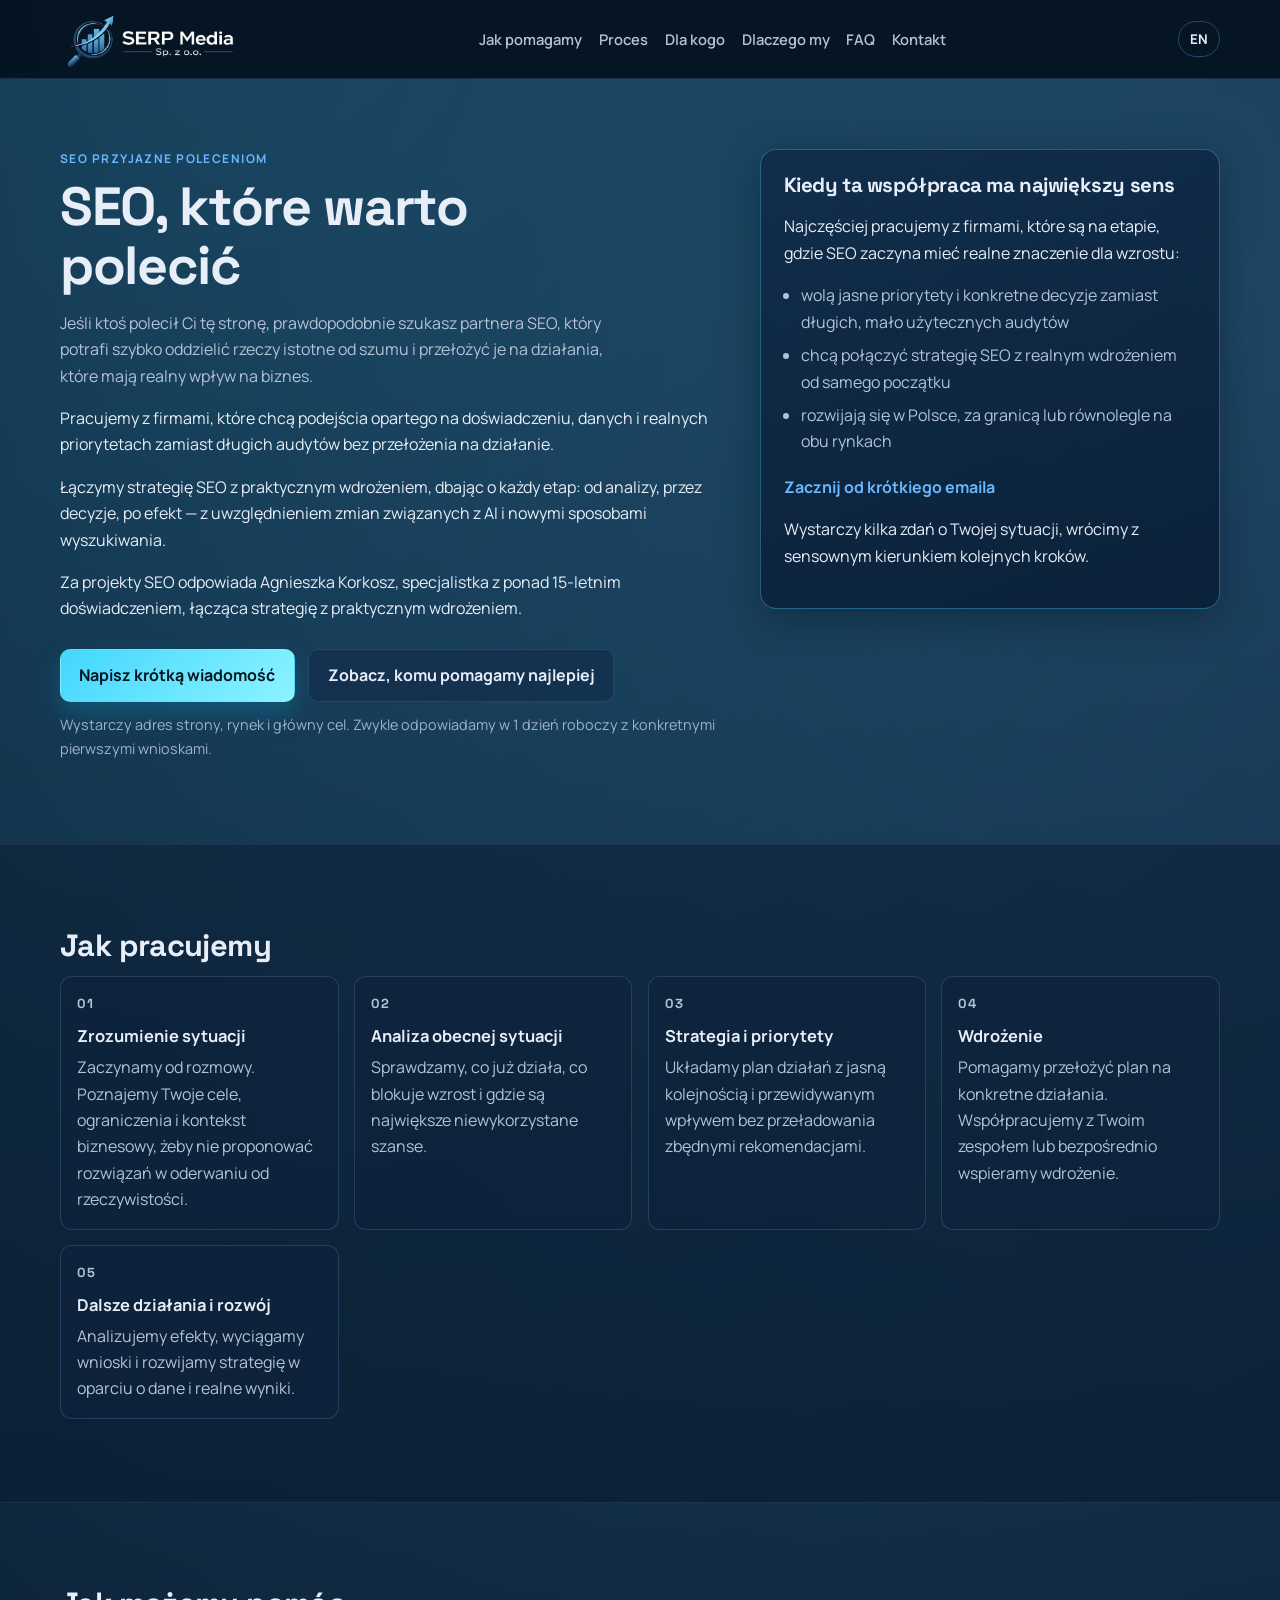
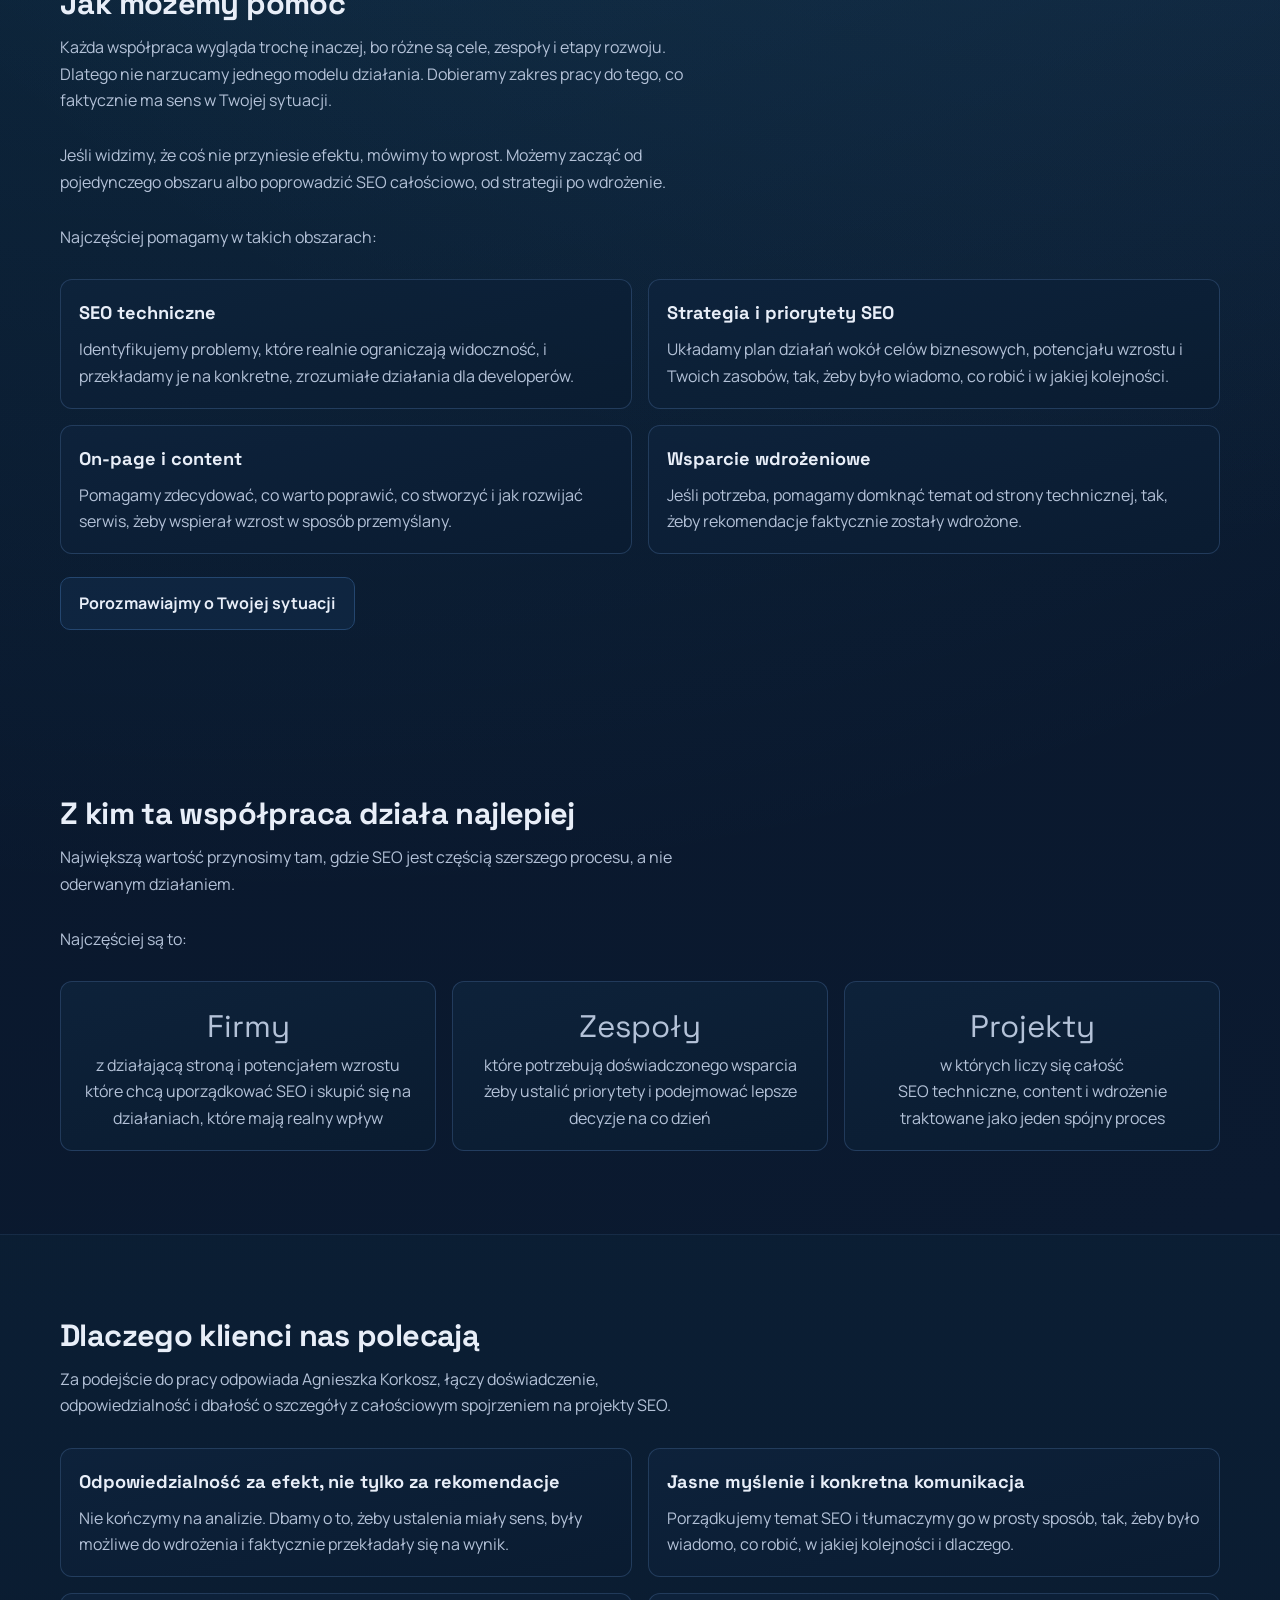
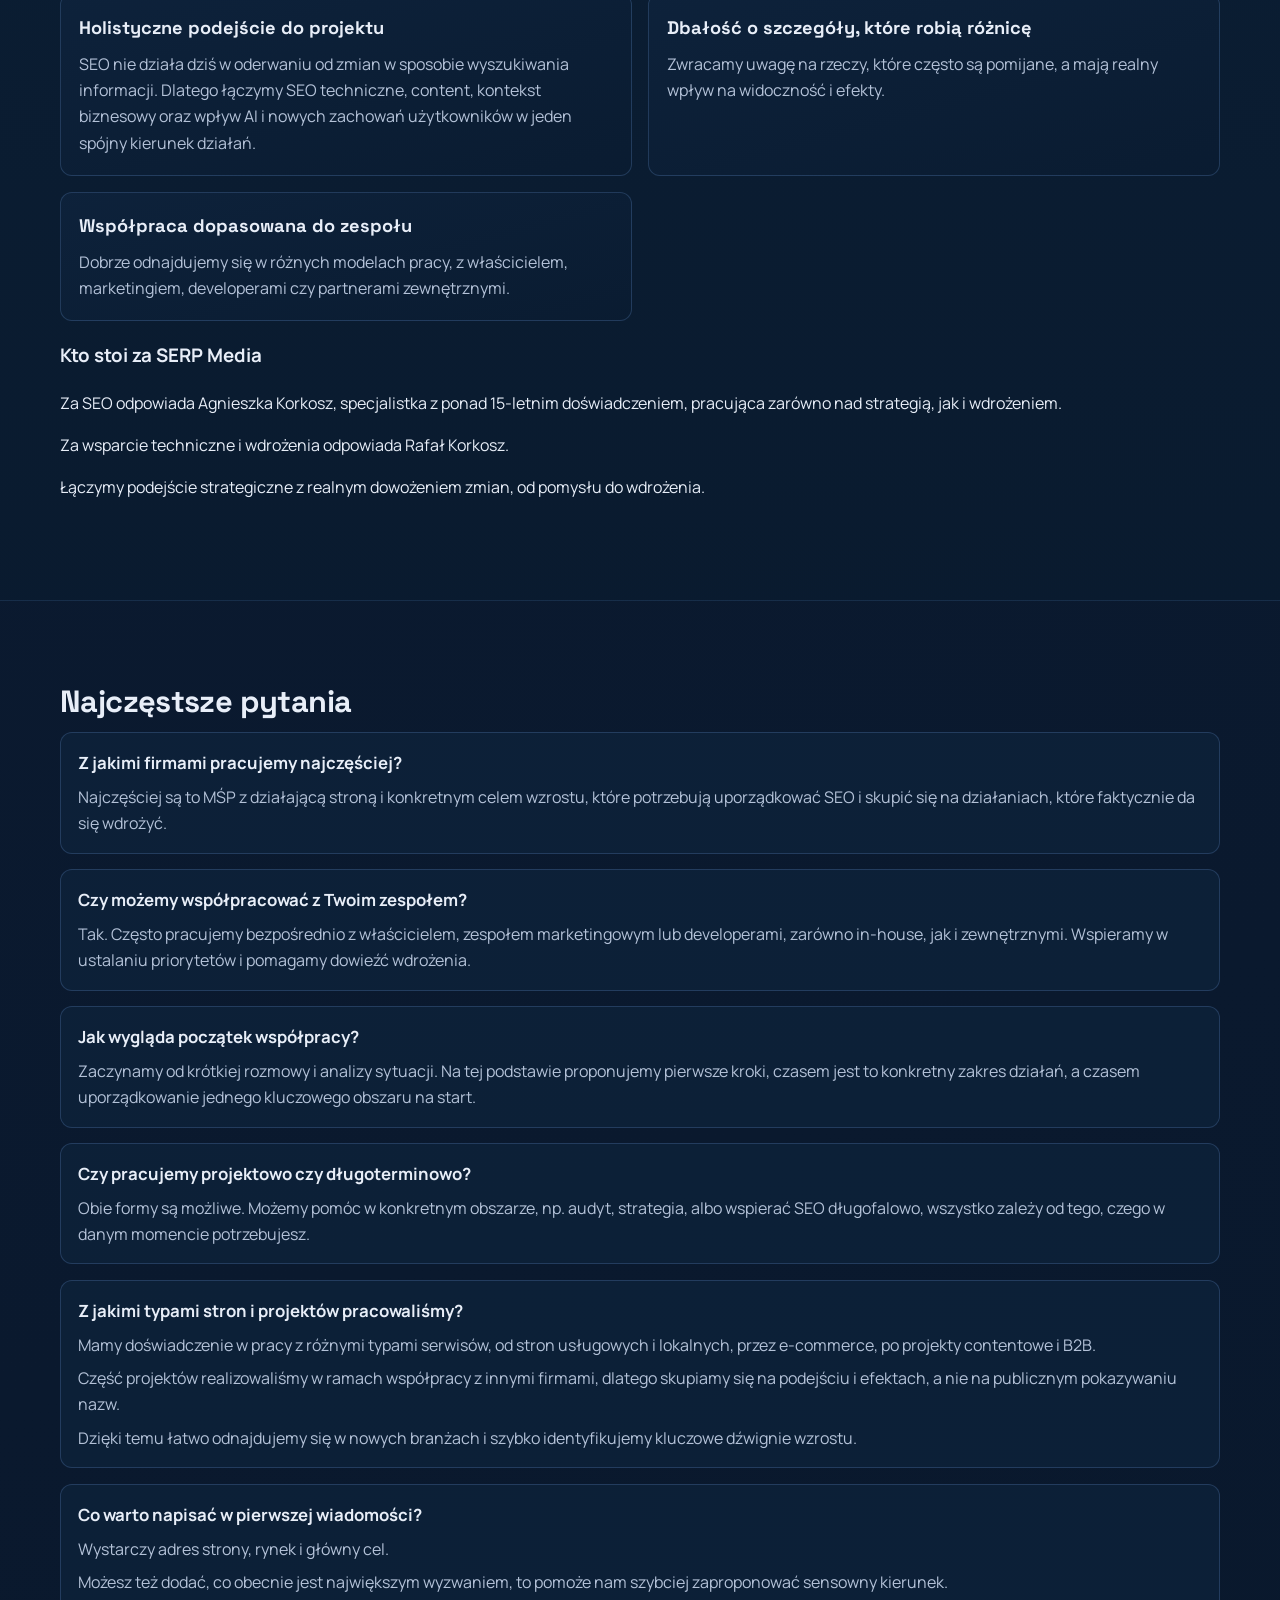
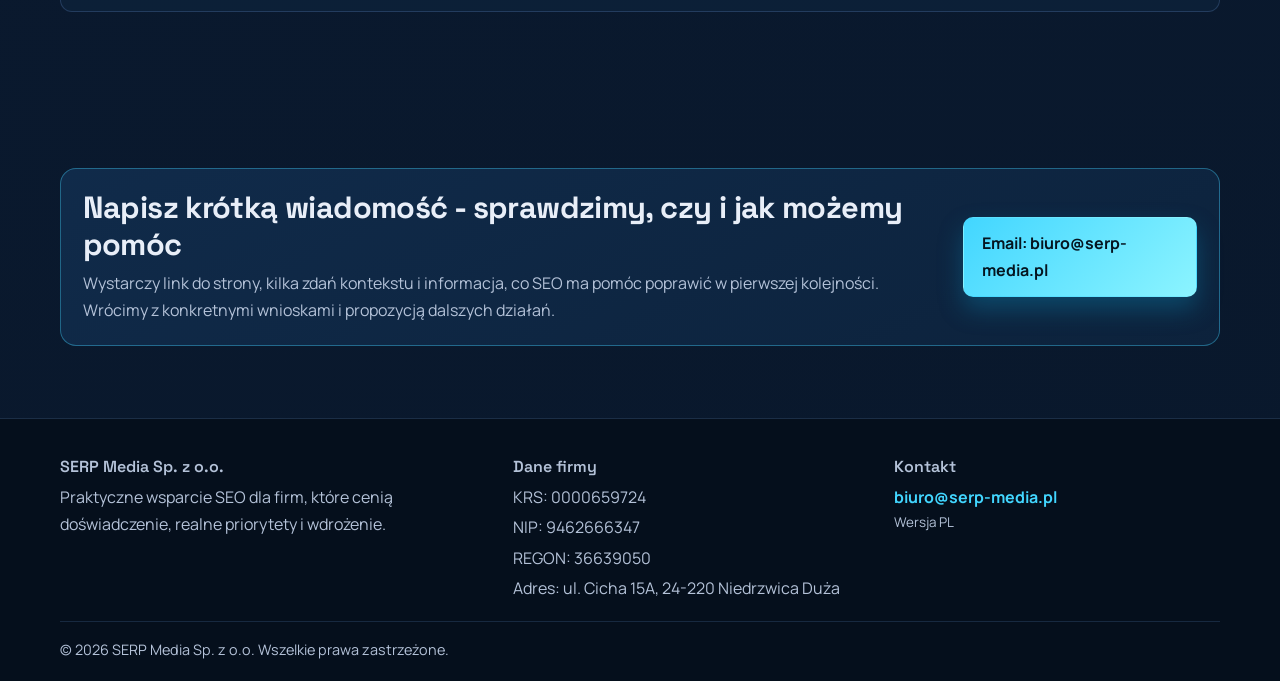
==== commit aaad7d1f: "feat: new texts" ====
--- a/pl/index.html
+++ b/pl/index.html
@@ -88,8 +88,7 @@
               priorytetach zamiast długich audytów bez przełożenia na działanie.
             </p>
             <p>
-              Łączymy strategię SEO z praktycznym wdrożeniem, dbając o każdy etap: od analizy,
-              przez decyzje, po efekt.
+						Łączymy strategię SEO z praktycznym wdrożeniem, dbając o każdy etap: od analizy, przez decyzje, po efekt — z uwzględnieniem zmian związanych z AI i nowymi sposobami wyszukiwania.
             </p>
             <p>
               Za projekty SEO odpowiada Agnieszka Korkosz, specjalistka z ponad 15-letnim
@@ -270,8 +269,7 @@
             <article class="card">
               <h3>Holistyczne podejście do projektu</h3>
               <p>
-                Patrzymy szerzej niż tylko na pojedyncze elementy. Łączymy SEO techniczne, content
-                i kontekst biznesowy w jeden spójny kierunek działań.
+							SEO nie działa dziś w oderwaniu od zmian w sposobie wyszukiwania informacji. Dlatego łączymy SEO techniczne, content, kontekst biznesowy oraz wpływ AI i nowych zachowań użytkowników w jeden spójny kierunek działań.
               </p>
             </article>
             <article class="card">
